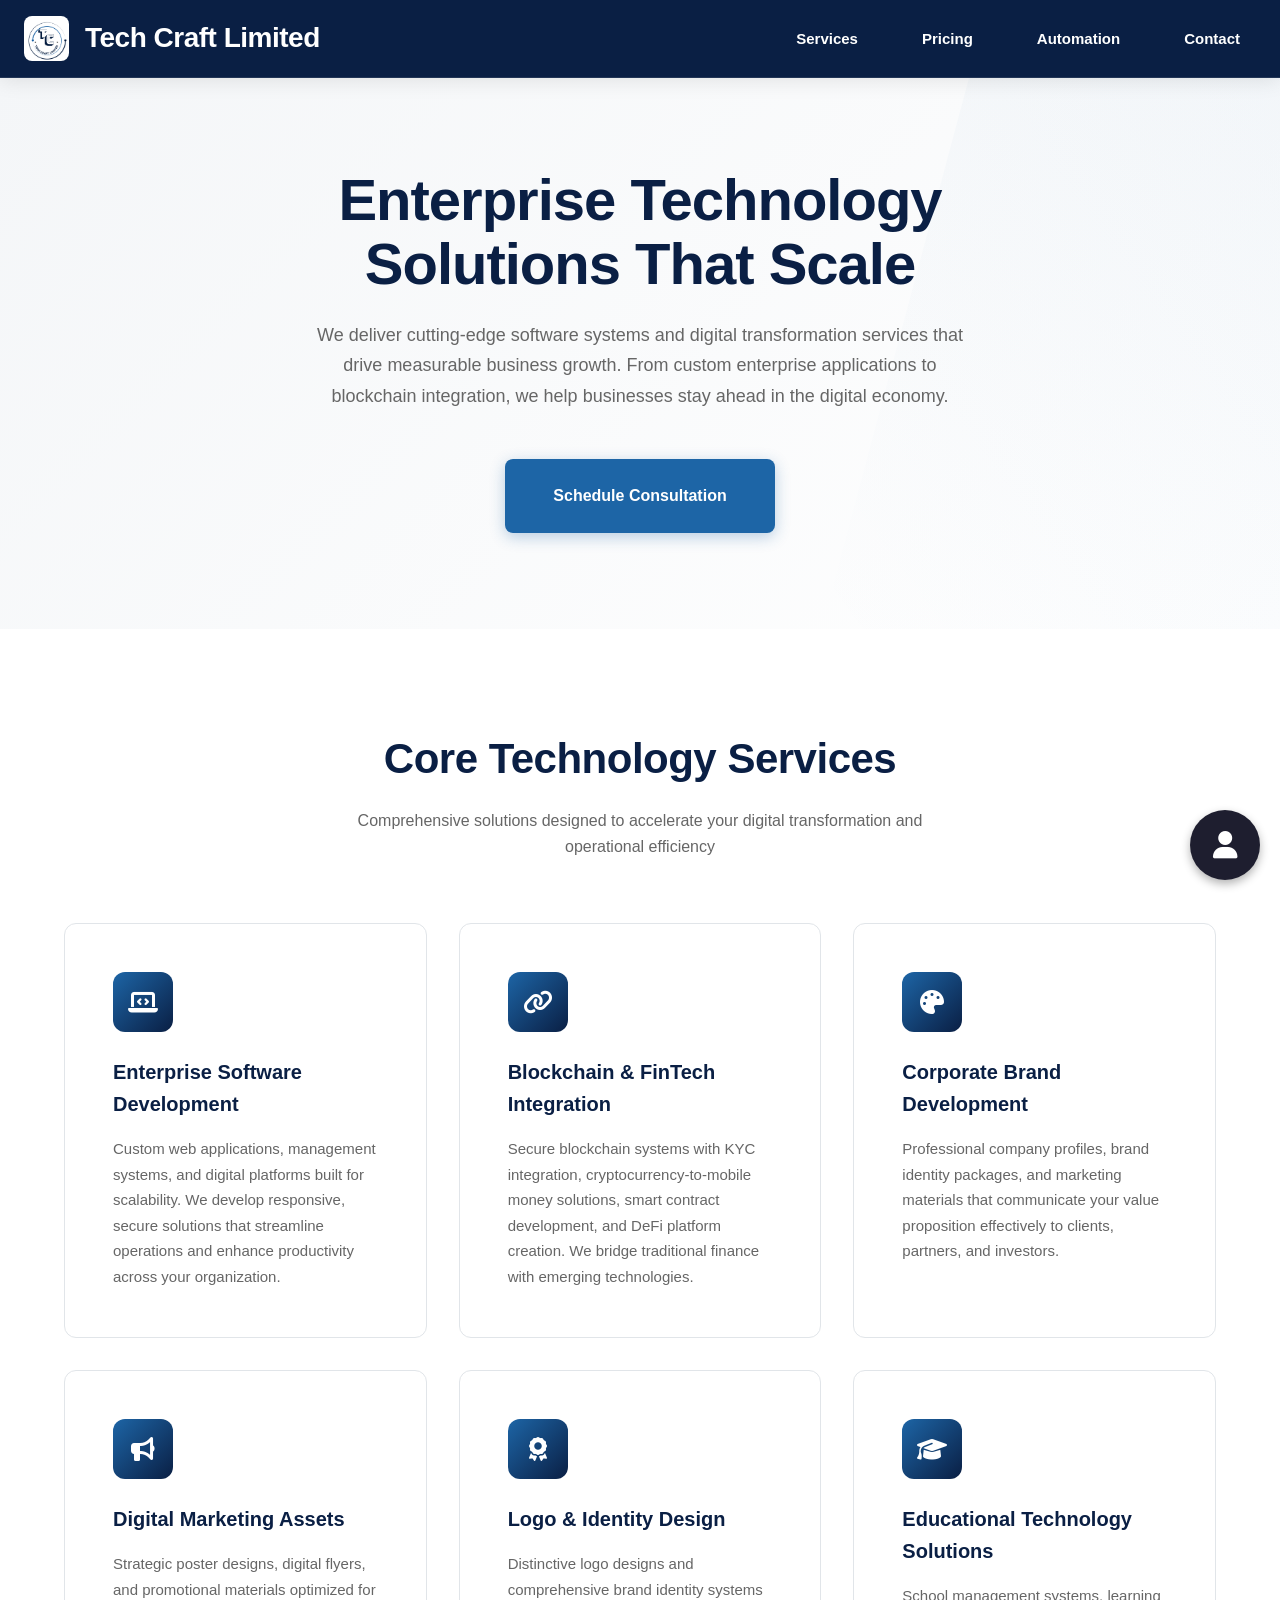
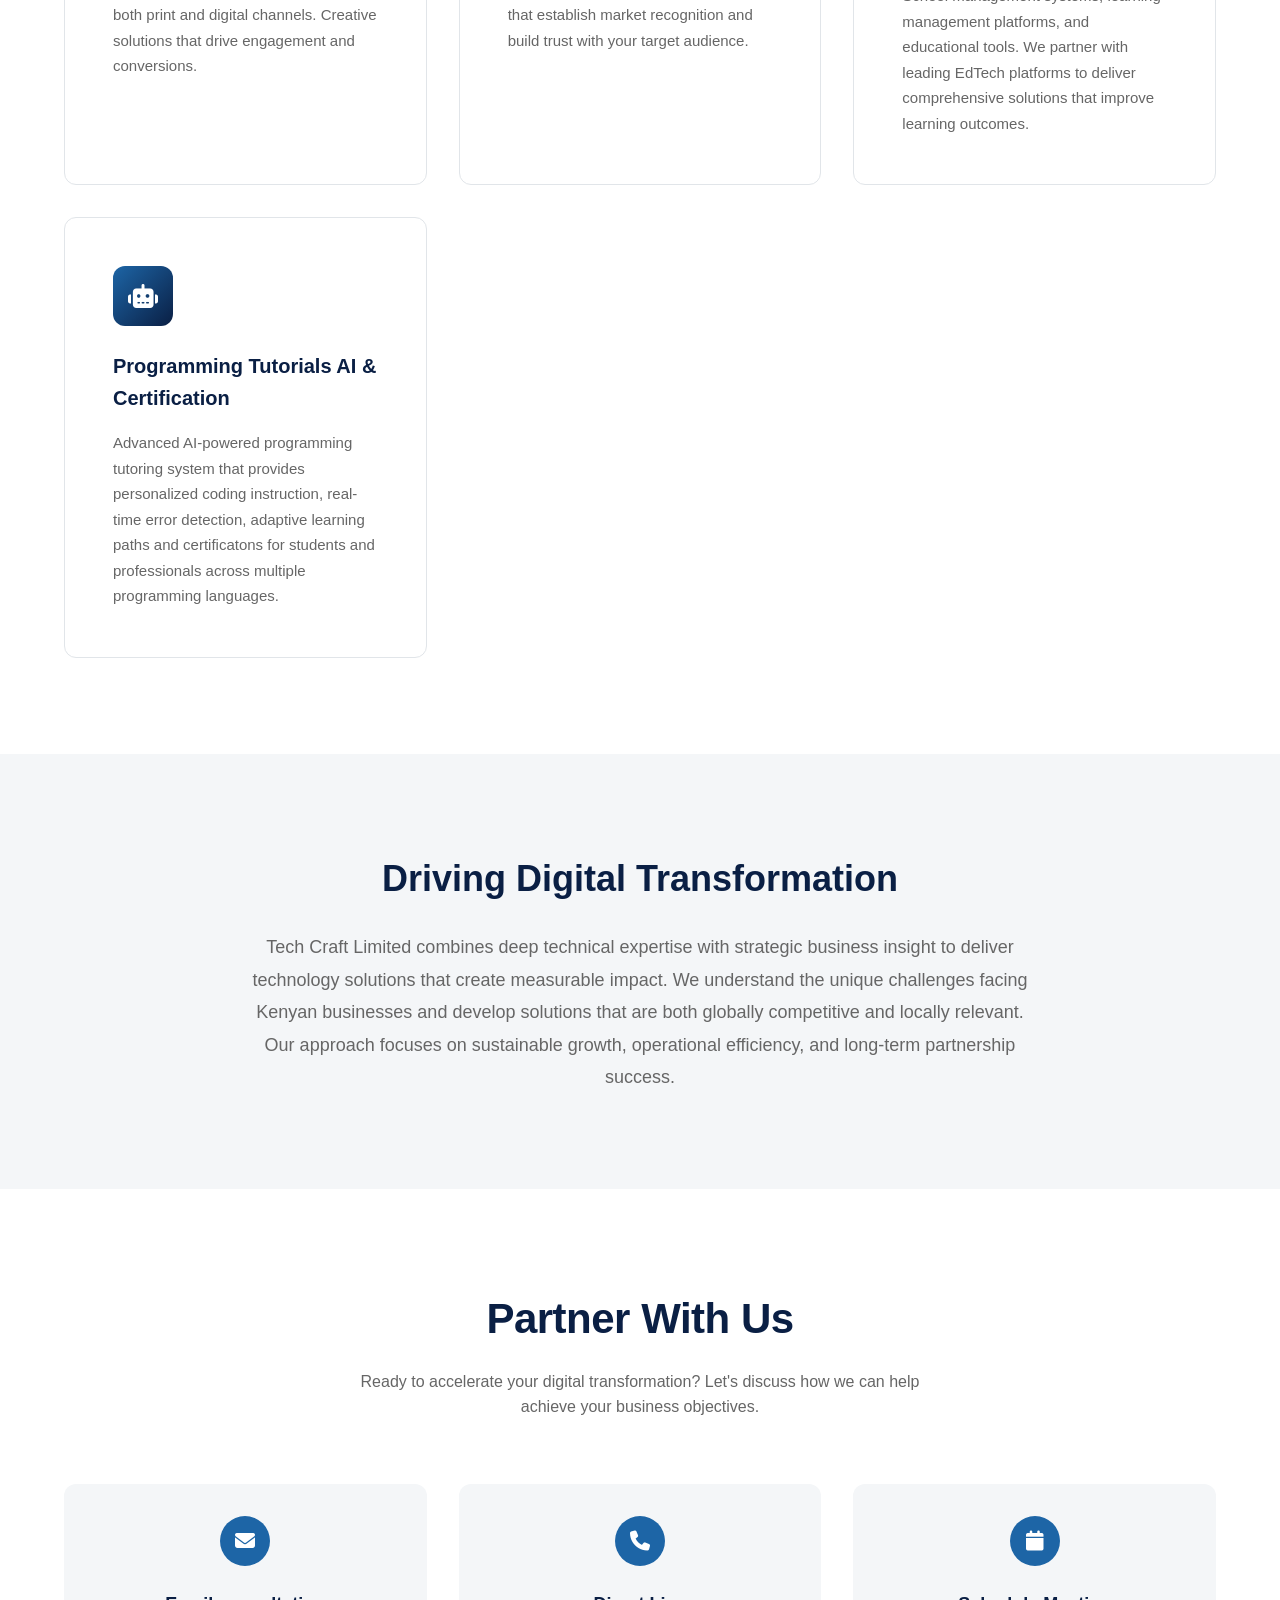
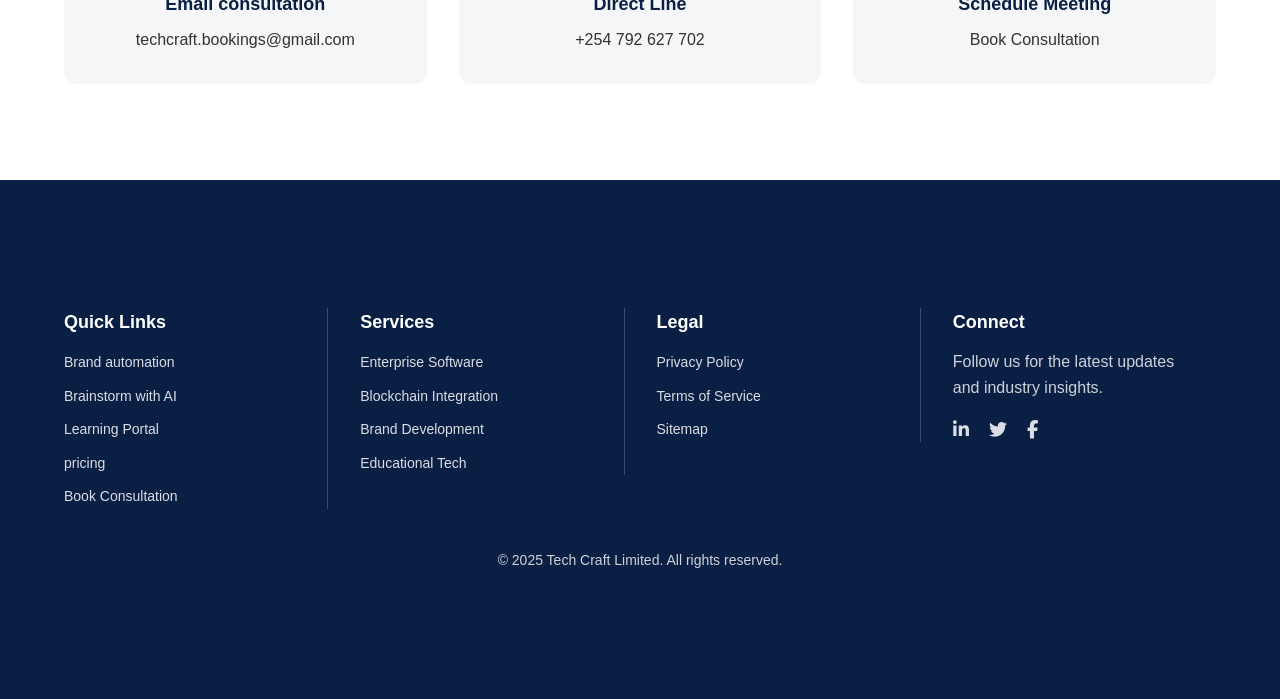
==== Techcraft/index.html @ dcab4c29 "Update index.html" ====
<!DOCTYPE html>
 <html lang="en">
     <head>
         <meta charset="UTF-8"> <meta name="viewport" content="width=device-width, initial-scale=1.0"> 
        
     <!-- HTML Meta Tags -->
<title>Tech Craft Limited — Enterprise Technology Solutions</title>
<meta name="description" content="Leading technology consultancy offering enterprise software development, blockchain integration, brand development, digital marketing, and educational technology solutions across Kenya.">

<!-- Facebook Meta Tags -->
<meta property="og:url" content="https://www.techcraftlimited.tech">
<meta property="og:type" content="website">
<meta property="og:title" content="Tech Craft Limited — Enterprise Technology Solutions">
<meta property="og:description" content="Leading technology consultancy offering enterprise software development, blockchain integration, brand development, digital marketing, and educational technology solutions across Kenya.">
<meta property="og:image" content="https://techcraft.tech/techcraft.png">

<!-- Twitter Meta Tags -->
<meta name="twitter:card" content="summary_large_image">
<meta property="twitter:domain" content="techcraftlimited.tech">
<meta property="twitter:url" content="https://www.techcraftlimited.tech">
<meta name="twitter:title" content="Tech Craft Limited — Enterprise Technology Solutions">
<meta name="twitter:description" content="Leading technology consultancy offering enterprise software development, blockchain integration, brand development, digital marketing, and educational technology solutions across Kenya.">
<meta name="twitter:image" content="https://techcraft.tech/techcraft.png">

<!-- Meta Tags Generated via https://www.opengraph.xyz -->
          <link href="https://cdnjs.cloudflare.com/ajax/libs/font-awesome/6.4.0/css/all.min.css" rel="stylesheet">
           <style> 
           * { margin: 0; padding: 0; box-sizing: border-box; } 
           :root { --primary-dark: #0A1F44;
             --primary-light: #ffffff;
              --surface-gray: #F4F6F8;
               --accent-blue: #1D65A6; 
               --success-green: #28a745;
                --text-secondary: #333333;
                 --text-light: #666666;
                  --border-color: #e1e5e9;
                   --spacing-xs: 8px;
                    --spacing-sm: 16px;
                     --spacing-md: 24px;
                      --spacing-lg: 32px;
                       --spacing-xl: 48px;
                        --spacing-xxl: 64px;
                         --spacing-mega: 96px;
                         }
                          body {
                             font-family: 'SF Pro Display', -apple-system, BlinkMacSystemFont, 'Segoe UI', Roboto, sans-serif;
                              line-height: 1.6; 
                              color: var(--text-secondary);
                               background: var(--primary-light);
                                font-size: 16px;
                             } 
                             .container {
                                 max-width: 1200px;
                                  margin: 0 auto;
                                   padding: 0 var(--spacing-md);
                                   text-decoration: none;
                                 } 
        /* Navigation */ 
        nav {position: fixed;top: 0; width: 100%; background: var(--primary-dark); border-bottom: 1px solid rgba(255, 255, 255, 0.1); z-index: 100; box-shadow: 0 2px 20px rgba(0, 0, 0, 0.1); }
         .nav-container { display: flex; justify-content: space-between; align-items: center; padding: var(--spacing-sm) var(--spacing-md); } 
         .logo-section { display: flex; align-items: center; gap: var(--spacing-sm); } 
         .logo-image { width: 45px; height: 45px; border-radius: 8px; } 
         .logo-text { font-size: 28px; font-weight: 600; color: var(--primary-light); text-decoration: none; letter-spacing: -0.5px; }
          .nav-links { display: flex; list-style: none; gap: var(--spacing-lg); }
           .nav-links a { text-decoration: none; color: var(--primary-light); font-weight: 600; font-size: 15px; transition: all 0.3s ease; padding: var(--spacing-xs) var(--spacing-sm); border-radius: 10px; } 
           .nav-links a:hover { color: var(--accent-blue); background: rgba(29, 101, 166, 0.1); } 
           .menu-toggle { display: none; background: none; border: none; font-size: 24px; cursor: pointer; color: var(--primary-light); }
            /* Hero Section */
             .hero { margin-top: 72px; padding: var(--spacing-mega) 0; background: linear-gradient(135deg, var(--surface-gray) 0%, var(--primary-light) 100%); position: relative; overflow: hidden; } 
             .hero::before { content: ''; position: absolute; top: 0; right: -10%; width: 40%; height: 100%; background: linear-gradient(45deg, transparent, rgba(29, 101, 166, 0.05)); transform: skewX(-15deg); } 
             .hero-content { position: relative; z-index: 2; text-align: center; } .hero h1 { font-size: clamp(32px, 5vw, 58px); font-weight: 700; margin-bottom: var(--spacing-md); line-height: 1.1; color: var(--primary-dark); letter-spacing: -1px; }
              .hero .subtitle { font-size: 18px; color: var(--text-light); margin-bottom: var(--spacing-xl); max-width: 650px; margin-left: auto; margin-right: auto; line-height: 1.7; }
               .cta-button { display: inline-block; background: var(--accent-blue); color: var(--primary-light); padding: var(--spacing-md) var(--spacing-xl); text-decoration: none; border-radius: 8px; font-weight: 600; font-size: 16px; transition: all 0.3s ease; box-shadow: 0 4px 15px rgba(29, 101, 166, 0.3); }
                .cta-button:hover { background: var(--primary-dark); transform: translateY(-2px); box-shadow: 0 6px 25px rgba(29, 101, 166, 0.4); }
                 /* Services Section */
                  .services { padding: var(--spacing-mega) 0; background: var(--primary-light); }
                   .section-title { text-align: center; font-size: clamp(28px, 4vw, 42px); font-weight: 700; margin-bottom: var(--spacing-sm); color: var(--primary-dark); letter-spacing: -0.5px; }
                    .section-subtitle { text-align: center; font-size: 16px; color: var(--text-light); margin-bottom: var(--spacing-xxl); max-width: 600px; margin-left: auto; margin-right: auto; } 
                    .services-grid { display: grid; grid-template-columns: repeat(auto-fit, minmax(320px, 1fr)); gap: var(--spacing-lg); } 
                    .service-card { background: var(--primary-light); border: 1px solid var(--border-color); border-radius: 12px; padding: var(--spacing-xl); transition: all 0.4s ease; position: relative; overflow: hidden; }
                     .service-card::before { content: ''; position: absolute; top: 0; left: 0; width: 100%; height: 4px; background: linear-gradient(90deg, var(--accent-blue), var(--primary-dark)); transform: scaleX(0); transition: transform 0.3s ease; }
                      .service-card:hover { box-shadow: 0 10px 40px rgba(0, 0, 0, 0.1); transform: translateY(-5px); border-color: var(--accent-blue); }
                       .service-card:hover::before { transform: scaleX(1); } .service-icon { width: 60px; height: 60px; background: linear-gradient(135deg, var(--accent-blue), var(--primary-dark)); border-radius: 12px; display: flex; align-items: center; justify-content: center; margin-bottom: var(--spacing-md); font-size: 24px; color: var(--primary-light); transition: transform 0.3s ease; } 
                       .service-card:hover .service-icon { transform: scale(1.1) rotate(5deg); } 
                       .service-card h3 { font-size: 20px; font-weight: 600; margin-bottom: var(--spacing-sm); color: var(--primary-dark); }
                        .service-card p { color: var(--text-light); line-height: 1.7; font-size: 15px; }
                         /* Mission Section */ 
                         .mission { background: var(--surface-gray); padding: var(--spacing-mega) 0; position: relative; }
                          .mission-content { max-width: 800px; margin: 0 auto; text-align: center; } 
                          .mission h2 { font-size: clamp(24px, 4vw, 36px); font-weight: 700; margin-bottom: var(--spacing-md); color: var(--primary-dark); } 
                          .mission p { font-size: 18px; color: var(--text-light); line-height: 1.8; }
                           /* Contact Section */ 
                           .contact { padding: var(--spacing-mega) 0; background: var(--primary-light); text-align: center; }
                            .contact-grid { display: grid; grid-template-columns: repeat(auto-fit, minmax(280px, 1fr)); gap: var(--spacing-lg); margin-top: var(--spacing-xl); } .contact-card { background: var(--surface-gray); padding: var(--spacing-lg); border-radius: 12px; text-align: center; }
                             .contact-icon { width: 50px; height: 50px; background: var(--accent-blue); border-radius: 50%; display: flex; align-items: center; justify-content: center; margin: 0 auto var(--spacing-md); font-size: 20px; color: var(--primary-light); } 
                             .contact-card h3 { font-size: 18px; font-weight: 600; margin-bottom: var(--spacing-xs); color: var(--primary-dark); } 
                             .contact-card a { color: var(--text-secondary); text-decoration: none; font-weight: 500; transition: color 0.3s ease; } 
                             .contact-card a:hover { color: var(--accent-blue); } 
                             /* Footer */
.footer { background: var(--primary-dark); color: var(--primary-light); padding: var(--spacing-xxl) 0; clear: both; }
.footer-content { display: flex; flex-wrap: wrap; justify-content: space-between; gap: var(--spacing-lg); align-items: flex-start; }
.footer-section { flex: 1; min-width: 200px; border-right: 1px solid rgba(255,255,255,0.2); padding-right: 15px; }
.footer-section:last-child { border-right: none; }
.footer-section h3 { margin-bottom: 12px; font-size: 18px; font-weight: 600; color: #fff; }
.footer-links { list-style: none; display: flex; flex-direction: column; gap: 8px; padding: 0; margin: 0; align-items: flex-start; }
.footer-links li { margin: 0; }
.footer-links a { color: rgba(255,255,255,0.85); text-decoration: none; font-size: 14px; transition: color 0.3s; }
.footer-links a:hover { color: var(--accent-blue); }
.social-links { display: flex; gap: 20px; }
.social-links a { color: rgba(255,255,255,0.85); font-size: 18px; text-decoration: none; transition: color 0.3s; }
.social-links a:hover { color: var(--accent-blue); }
.footer-bottom { margin-top: 40px; text-align: center; font-size: 14px; color: rgba(255,255,255,0.7); }
@media(max-width:768px){ .footer-content{flex-direction:column;align-items:center;text-align:center;} .footer-links{justify-content:center;} .social-links{justify-content:center;} }
                              .footer { background: var(--primary-dark); color: var(--primary-light); padding: var(--spacing-xxl) 0;  
                              clear: both; }
                               .footer p { color: rgba(255, 255, 255, 0.8); }
                                /* Mobile Responsive */
                                 @media screen and  (max-width: 600px) 
                                 { .nav-links { position: absolute; top: 100%; left: 0; width: 100%; background: var(--primary-dark); flex-direction: column; padding: var(--spacing-md); box-shadow: 0 4px 20px rgba(0, 0, 0, 0.2); transform: translateY(-100%); opacity: 0; visibility: hidden; transition: all 0.3s ease; gap: 0; } .nav-links a { padding: var(--spacing-sm) 0; border-bottom: 1px solid rgba(255, 255, 255, 0.1); }
                                  .nav-links a:last-child { border-bottom: none; } 
                                  .nav-links.active { transform: translateY(0); opacity: 1; visibility: visible; } 
                                  .menu-toggle { display: block; } 
                                  .hero { padding: var(--spacing-xxl) 0; } 
                                  .services { padding: var(--spacing-xxl) 0; } 
                                  .mission { padding: var(--spacing-xxl) 0; }
                                   .contact { padding: var(--spacing-xxl) 0; } .services-grid { grid-template-columns: 1fr; gap: var(--spacing-md); } .contact-grid { grid-template-columns: 1fr; } }
                                    @media (max-width: 480px){ .container { padding: 0 var(--spacing-sm); } .nav-container { padding: var(--spacing-sm); } .logo-text { font-size: 20px; } .hero { padding: var(--spacing-xl) 0; } .service-card { padding: var(--spacing-md); } }
 </style>
  </head>
   <body>
     <!-- Navigation --> 
      <nav class="nav">
         <div class="nav-container">
             <div class="logo-section">
                 <img src="techcraft.png" alt="Tech Craft Logo" " class="logo-image">
                  <a href="#" class="logo-text">Tech Craft Limited</a>
                   </div> 
                   <ul class="nav-links">
                     <li><a href="#services">Services</a></li>
                      <li><a href="pricing.html">Pricing</a></li>
                      <li><a href="automation.html">Automation</a></li>
                      <li><a href="#contact">Contact</a></li> 
                      </ul>
                       <button class="menu-toggle"> <i class="fas fa-bars"></i> </button>
                        </div> 
                        </nav> 
                        <!-- Hero Section -->
                 <section class="hero">
                     <div class="container"> <div class="hero-content">
                         <h1>Enterprise Technology<br>Solutions That Scale</h1> 
                         <p class="subtitle">We deliver cutting-edge software systems and digital transformation services that drive measurable business growth. From custom enterprise applications to blockchain integration, we help businesses stay ahead in the digital economy.</p>
                          <a href="booking.html" class="cta-button">Schedule Consultation</a>
                           </div>
                            </div>
                             </section>
                              <!-- Services Section -->
                                <section id="services" class="services">
                                     <div class="container">
                                         <h2 class="section-title">Core Technology Services</h2>
                                          <p class="section-subtitle">Comprehensive solutions designed to accelerate your digital transformation and operational efficiency</p>
                                           <div class="services-grid">
                                             <div class="service-card">
                                                 <div class="service-icon">
                                                     <i class="fas fa-laptop-code"></i>
                                                      </div>
                                                       <h3>Enterprise Software Development</h3>
                                                        <p>Custom web applications, management systems, and digital platforms built for scalability. We develop responsive, secure solutions that streamline operations and enhance productivity across your organization.</p>
                                                         </div>
                                                          <div class="service-card">
                                                             <div class="service-icon">
                                                                 <i class="fas fa-link"></i>
                                                                  </div>
                                                                   <h3>Blockchain & FinTech Integration</h3>
 <p>Secure blockchain systems with KYC integration, cryptocurrency-to-mobile money solutions, smart contract development, and DeFi platform creation. We bridge traditional finance with emerging technologies.</p> 
 </div>
  <div class="service-card">
     <div class="service-icon"> 
        <i class="fas fa-palette"></i>
         </div> 
         <h3>Corporate Brand Development</h3>
          <p>Professional company profiles, brand identity packages, and marketing materials that communicate your value proposition effectively to clients, partners, and investors.</p>
           </div> <div class="service-card">
             <div class="service-icon">
                 <i class="fas fa-bullhorn"></i>
                  </div>
                   <h3>Digital Marketing Assets</h3>
                    <p>Strategic poster designs, digital flyers, and promotional materials optimized for both print and digital channels. Creative solutions that drive engagement and conversions.</p>
                     </div> 
                     <div class="service-card">
                         <div class="service-icon">
                             <i class="fas fa-award"></i>
                              </div>
                               <h3>Logo & Identity Design</h3>
                                <p>Distinctive logo designs and comprehensive brand identity systems that establish market recognition and build trust with your target audience.</p>
                                 </div>
                                  <div class="service-card">
                                     <div class="service-icon">
                                         <i class="fas fa-graduation-cap"></i>
                                          </div>
                                           <h3>Educational Technology Solutions</h3>
                                            <p>School management systems, learning management platforms, and educational tools. We partner with leading EdTech platforms to deliver comprehensive solutions that improve learning outcomes.</p> 
                                            </div>
                                             <div class="service-card">
                                                 <div class="service-icon">
                                                     <i class="fas fa-robot"></i>
                                                      </div>
                                                       <h3>Programming Tutorials  AI & Certification</h3>
                                                        <p>Advanced AI-powered programming tutoring system that provides personalized coding instruction, real-time error detection, adaptive learning paths and  certificatons for students and professionals across multiple programming languages.</p>
                                                         </div>
                                                          </div> 
                                                          </div>
                                                           </section>
                                                            <!-- Mission Section --> 
                                                             <section id="mission" class="mission">
                                                                 <div class="container">
                                                                     <div class="mission-content">
                                                                         <h2>Driving Digital Transformation</h2>
                                                                          <p>Tech Craft Limited combines deep technical expertise with strategic business insight to deliver technology solutions that create measurable impact. We understand the unique challenges facing Kenyan businesses and develop solutions that are both globally competitive and locally relevant. Our approach focuses on sustainable growth, operational efficiency, and long-term partnership success.</p>
                                                                           </div>
                                                                            </div> 
                                                                            </section>
                                                                             <!-- Contact Section --> 
                                                                              <section id="contact" class="contact">
                                                                                 <div class="container"> 
                                                                                    <h2 class="section-title">Partner With Us</h2>
                                                                                     <p class="section-subtitle">Ready to accelerate your digital transformation? Let's discuss how we can help achieve your business objectives.</p>
                                                                                      <div class="contact-grid"> 
                                                                                        <div class="contact-card">
                                                                                             <div class="contact-icon">
                                                                                                 <i class="fas fa-envelope"></i>
                                                                                                  </div>
                                                                                                   <h3>Email consultation</h3>
                                                                                                    <a href="mailto:techcraft.bookings@gmail.com Consultation Request">techcraft.bookings@gmail.com</a>
                                                                                                     </div>
                                                                                                      <div class="contact-card"> <div class="contact-icon"> <i class="fas fa-phone"></i> </div>
                                                                                                       <h3>Direct Line</h3>
                                                                                                        <a href="tel:+254792627702">+254 792 627 702</a> 
                                                                                                       </div> <div class="contact-card"> <div class="contact-icon"> <i class="fas fa-calendar"></i> </div>
                                                                                                        <h3>Schedule Meeting</h3>
                                                                                                         <a href="booking.html">Book Consultation</a>
                                                                                                          </div> 
                                                                                                          </div>
                                                                                                           </div> 
                                                                                                           </section>
                                                                                                            <!-- Techcraft AI Floating Button with Sliding Tooltip -->
                                                                                                              <div style="position: fixed; bottom: 20px; right: 20px; z-index: 1000;">
                                                                                                                 <a href="AI.html" target="_blank" style="text-decoration: none;">
                                                                                                                     <div id="aiButton" style=" background-color: #1E1E2F; color: white; border-radius: 50%; width: 70px; height: 70px; display: flex; align-items: center; justify-content: center; font-size: 28px; cursor: pointer; box-shadow: 0px 4px 10px rgba(0,0,0,0.3); position: relative; transition: background-color 0.3s; "> 
                                                                                                                        <i class="fas fa-user"></i>
                                                                                                                         <div id="aiTooltip" style=" position: absolute; bottom: 20px; right: 90px; background: #2E2E4F; color: white; padding: 8px 12px; border-radius: 12px; font-size: 14px; opacity: 0; transform: translateX(20px); transition: all 0.4s ease; white-space: nowrap; "> 🧠 Brainstorm with AI </div>
                                                                                                                          </div>
                                                                                                                           </a> 
                                                                                                                           </div> 
                                                                                                                           <script> const tooltip = document.getElementById('aiTooltip');
                                                                                                                            const button = document.getElementById('aiButton');
                                                                                                                             // Flash tooltip with slide-in every 5 seconds 
                                                                                                                             setInterval(() => { tooltip.style.opacity = '1';
                                                                                                                              tooltip.style.transform = 'translateX(0)';
                                                                                                                               setTimeout(() => { tooltip.style.opacity = '0';
                                                                                                                                tooltip.style.transform = 'translateX(20px)'; }, 2000); }, 5000);
                                                                                                                                 // Keep tooltip visible while hovering
                                                                                                                                  button.addEventListener('mouseover', () => { tooltip.style.opacity = '1'; tooltip.style.transform = 'translateX(0)'; });
                                                                                                                                   button.addEventListener('mouseout', () => { tooltip.style.opacity = '0'; tooltip.style.transform = 'translateX(20px)'; });
                                                                                                                                    </script>
                                                                                                                              <!-- Footer -->
                                                                                                                                <footer class="footer">
                                                                                                                                 <footer class="footer">
    <div class="container">
      <div class="footer-content">
        <div class="footer-section">
          <h3>Quick Links</h3>
          <ul class="footer-links">
            <li><a href="automation.html">Brand automation</a></li>
            <li><a href="AI.html">Brainstorm with AI</a></li>
            <li><a href="learning.html">Learning Portal</a></li>
            <li><a href="pricing.html">pricing</a></li>
            <li><a href="booking.html">Book Consultation</a></li>
          </ul>
        </div>
        
        <div class="footer-section">
          <h3>Services</h3>
          <ul class="footer-links">
            <li><a href="#services">Enterprise Software</a></li>
            <li><a href="#services">Blockchain Integration</a></li>
            <li><a href="#services">Brand Development</a></li>
            <li><a href="#services">Educational Tech</a></li>
          </ul>
        </div>
        
        <div class="footer-section">
          <h3>Legal</h3>
          <ul class="footer-links">
            <li><a href="/privacy-policy.html">Privacy Policy</a></li>
            <li><a href="/terms-of-service.html">Terms of Service</a></li>
            <li><a href="/sitemap.xml">Sitemap</a></li>
          </ul>
        </div>
        
        <div class="footer-section">
          <h3>Connect</h3>
          <p style="color: rgba(255, 255, 255, 0.8); margin-bottom: 1rem;">
            Follow us for the latest updates and industry insights.
          </p>
          <div class="social-links">
            <a href="https://linkedin.com/company/tech-craft-limited" aria-label="LinkedIn" target="_blank" rel="noopener">
              <i class="fab fa-linkedin-in" aria-hidden="true"></i>
            </a>
            <a href="https://x.com/Tech_craft_ltd?s=09&t=dpjquoECA7vQ30L01CiuYA" aria-label="Twitter" target="_blank" rel="noopener">
              <i class="fab fa-twitter" aria-hidden="true"></i>
            </a>
            <a href="https://facebook.com/techcraftlimited" aria-label="Facebook" target="_blank" rel="noopener">
              <i class="fab fa-facebook-f" aria-hidden="true"></i>
            </a>
          </div>
        </div>
      </div>
      
      <div class="footer-bottom">
        <p>&copy; 2025 Tech Craft Limited. All rights reserved.</p>
      </div>
    </div>
  </footer>
                                                                                                                                     <!--<div class="container"> -->
                                                                                                                                  
                                                                                                                                          <script>
                                                                                                                                           //Mobile menu toggle
                                                                                                                                            const menuToggle = document.querySelector('.menu-toggle');
                                                                                                                                            const navLinks = document.querySelector('.nav-links');
                                                                                                                                             menuToggle.addEventListener('click', () => { navLinks.classList.toggle('active');
                                                                                                                                              const icon = menuToggle.querySelector('i');
                                                                                                                                               icon.classList.toggle('fa-bars'); icon.classList.toggle('fa-times'); });
                                                                                                                                                // Smooth scrolling for navigation links
                                                                                                                                                 document.querySelectorAll('a[href^="#"]').forEach(anchor => { anchor.addEventListener('click', function (e) { e.preventDefault(); 
                                                                                                                                                const target = document.querySelector(this.getAttribute('href'));
                                                                                                                                                 if (target) { target.scrollIntoView({ behavior: 'smooth', block: 'start' }); } 
                                                                                                                                                 // Close mobile menu 
                                                                                                                                                 if open navLinks.classList.remove('active');
                                                                                                                                                  const icon = menuToggle.querySelector('i');
                                                                                                                                                   icon.classList.add('fa-bars'); icon.classList.remove('fa-times'); }); });
                                                                                                                                                    // Navbar scroll effect
                                                                                                                                                     window.addEventListener('scroll', () => { const nav = document.querySelector('.nav');
                                                                                                                                                      if (window.scrollY > 50) { nav.style.background = 'rgba(10, 31, 68, 0.98)'; } 
                                                                                                                                                      else { nav.style.background = 'var(--primary-dark)'; 

                                                                                                                                                      }
                                                                                                                                                     }
                                                                                                                                                    );
                </script>
                 </body>
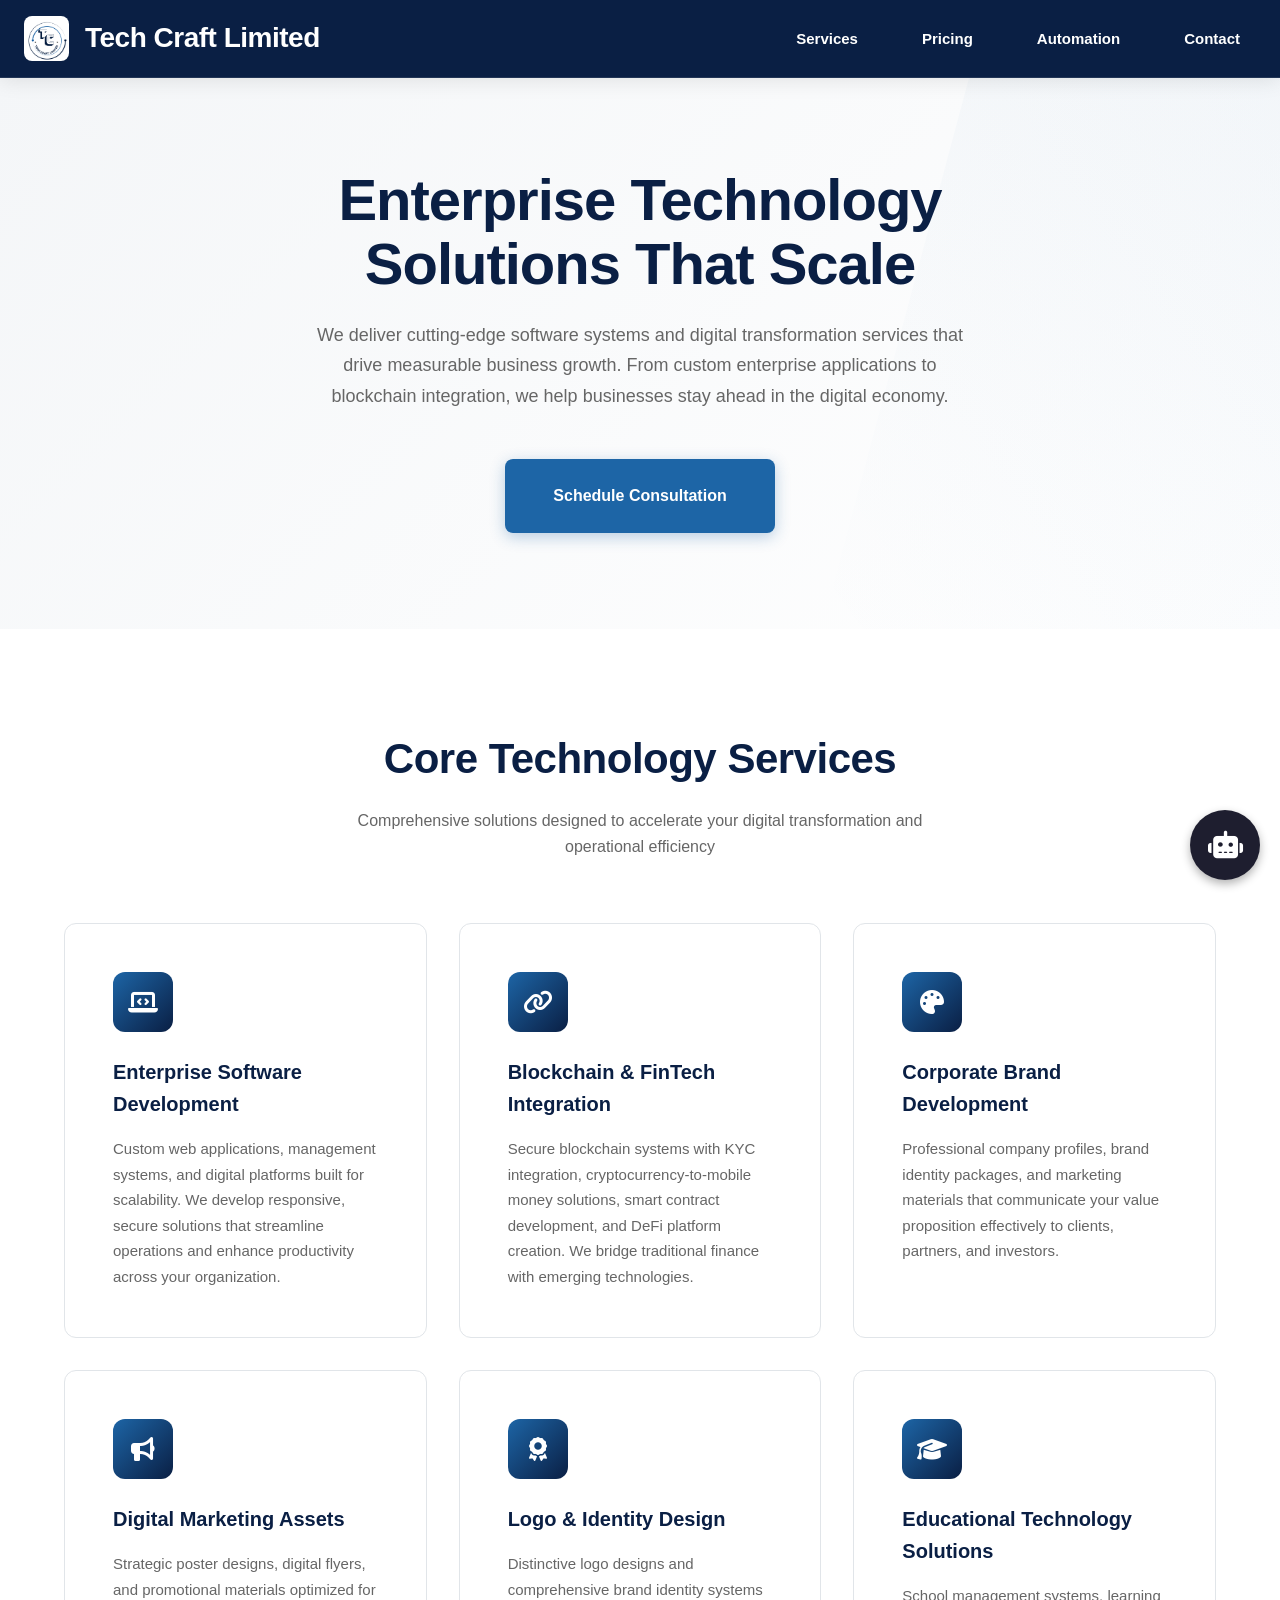
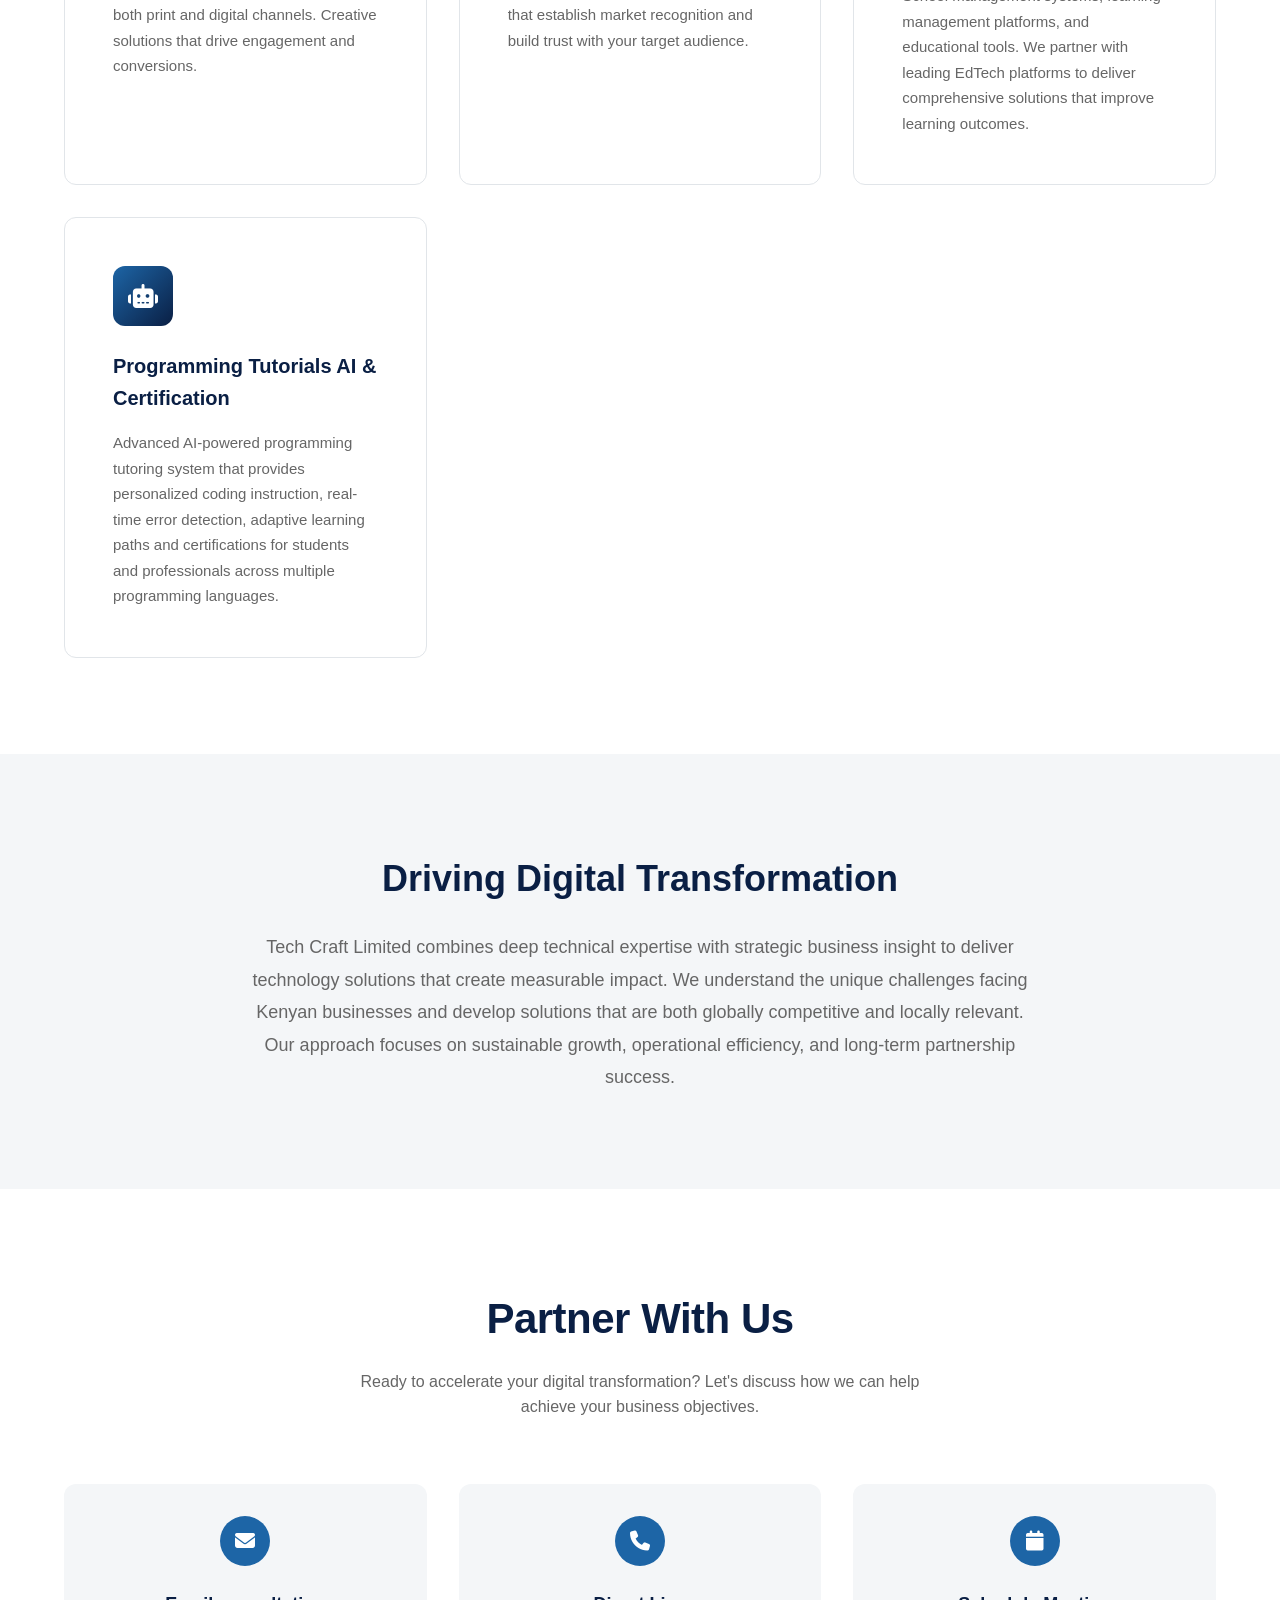
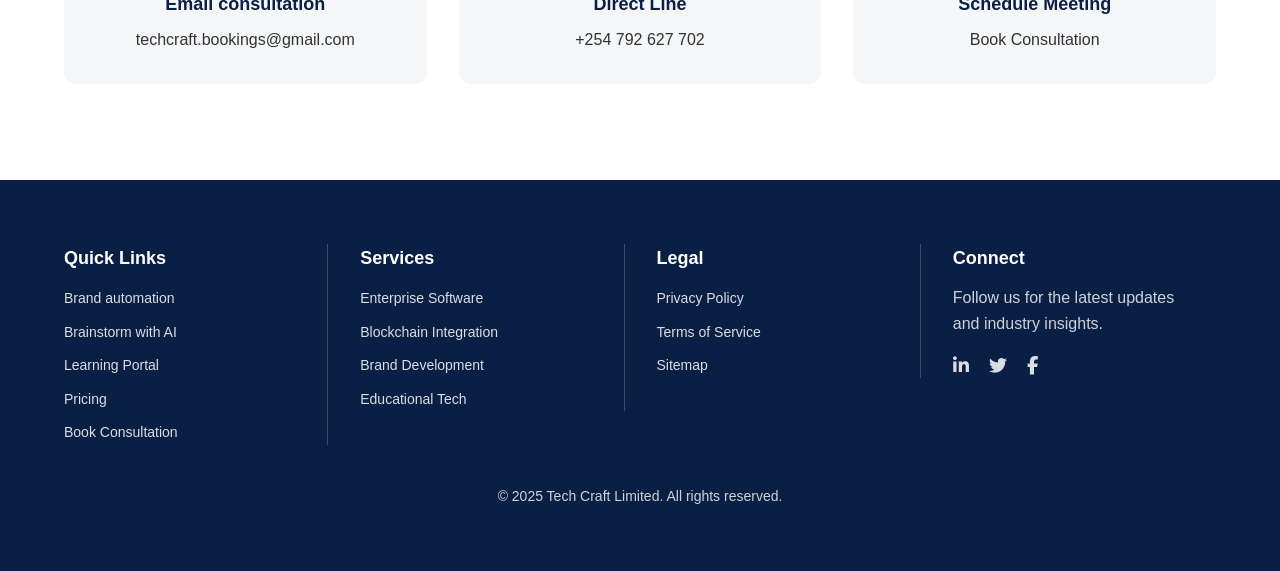
==== commit d3c5fb42: "Update index.html" ====
--- a/Techcraft/index.html
+++ b/Techcraft/index.html
@@ -1,353 +1,952 @@
 <!DOCTYPE html>
- <html lang="en">
-     <head>
-         <meta charset="UTF-8"> <meta name="viewport" content="width=device-width, initial-scale=1.0"> 
-        
-     <!-- HTML Meta Tags -->
+<html lang="en">
+<head>
+<meta charset="UTF-8">
+<meta name="viewport" content="width=device-width, initial-scale=1.0">
 <title>Tech Craft Limited — Enterprise Technology Solutions</title>
 <meta name="description" content="Leading technology consultancy offering enterprise software development, blockchain integration, brand development, digital marketing, and educational technology solutions across Kenya.">
-
-<!-- Facebook Meta Tags -->
-<meta property="og:url" content="https://www.techcraftlimited.tech">
-<meta property="og:type" content="website">
-<meta property="og:title" content="Tech Craft Limited — Enterprise Technology Solutions">
-<meta property="og:description" content="Leading technology consultancy offering enterprise software development, blockchain integration, brand development, digital marketing, and educational technology solutions across Kenya.">
-<meta property="og:image" content="https://techcraft.tech/techcraft.png">
-
-<!-- Twitter Meta Tags -->
-<meta name="twitter:card" content="summary_large_image">
-<meta property="twitter:domain" content="techcraftlimited.tech">
-<meta property="twitter:url" content="https://www.techcraftlimited.tech">
-<meta name="twitter:title" content="Tech Craft Limited — Enterprise Technology Solutions">
-<meta name="twitter:description" content="Leading technology consultancy offering enterprise software development, blockchain integration, brand development, digital marketing, and educational technology solutions across Kenya.">
-<meta name="twitter:image" content="https://techcraft.tech/techcraft.png">
-
-<!-- Meta Tags Generated via https://www.opengraph.xyz -->
-          <link href="https://cdnjs.cloudflare.com/ajax/libs/font-awesome/6.4.0/css/all.min.css" rel="stylesheet">
-           <style> 
-           * { margin: 0; padding: 0; box-sizing: border-box; } 
-           :root { --primary-dark: #0A1F44;
-             --primary-light: #ffffff;
-              --surface-gray: #F4F6F8;
-               --accent-blue: #1D65A6; 
-               --success-green: #28a745;
-                --text-secondary: #333333;
-                 --text-light: #666666;
-                  --border-color: #e1e5e9;
-                   --spacing-xs: 8px;
-                    --spacing-sm: 16px;
-                     --spacing-md: 24px;
-                      --spacing-lg: 32px;
-                       --spacing-xl: 48px;
-                        --spacing-xxl: 64px;
-                         --spacing-mega: 96px;
-                         }
-                          body {
-                             font-family: 'SF Pro Display', -apple-system, BlinkMacSystemFont, 'Segoe UI', Roboto, sans-serif;
-                              line-height: 1.6; 
-                              color: var(--text-secondary);
-                               background: var(--primary-light);
-                                font-size: 16px;
-                             } 
-                             .container {
-                                 max-width: 1200px;
-                                  margin: 0 auto;
-                                   padding: 0 var(--spacing-md);
-                                   text-decoration: none;
-                                 } 
-        /* Navigation */ 
-        nav {position: fixed;top: 0; width: 100%; background: var(--primary-dark); border-bottom: 1px solid rgba(255, 255, 255, 0.1); z-index: 100; box-shadow: 0 2px 20px rgba(0, 0, 0, 0.1); }
-         .nav-container { display: flex; justify-content: space-between; align-items: center; padding: var(--spacing-sm) var(--spacing-md); } 
-         .logo-section { display: flex; align-items: center; gap: var(--spacing-sm); } 
-         .logo-image { width: 45px; height: 45px; border-radius: 8px; } 
-         .logo-text { font-size: 28px; font-weight: 600; color: var(--primary-light); text-decoration: none; letter-spacing: -0.5px; }
-          .nav-links { display: flex; list-style: none; gap: var(--spacing-lg); }
-           .nav-links a { text-decoration: none; color: var(--primary-light); font-weight: 600; font-size: 15px; transition: all 0.3s ease; padding: var(--spacing-xs) var(--spacing-sm); border-radius: 10px; } 
-           .nav-links a:hover { color: var(--accent-blue); background: rgba(29, 101, 166, 0.1); } 
-           .menu-toggle { display: none; background: none; border: none; font-size: 24px; cursor: pointer; color: var(--primary-light); }
-            /* Hero Section */
-             .hero { margin-top: 72px; padding: var(--spacing-mega) 0; background: linear-gradient(135deg, var(--surface-gray) 0%, var(--primary-light) 100%); position: relative; overflow: hidden; } 
-             .hero::before { content: ''; position: absolute; top: 0; right: -10%; width: 40%; height: 100%; background: linear-gradient(45deg, transparent, rgba(29, 101, 166, 0.05)); transform: skewX(-15deg); } 
-             .hero-content { position: relative; z-index: 2; text-align: center; } .hero h1 { font-size: clamp(32px, 5vw, 58px); font-weight: 700; margin-bottom: var(--spacing-md); line-height: 1.1; color: var(--primary-dark); letter-spacing: -1px; }
-              .hero .subtitle { font-size: 18px; color: var(--text-light); margin-bottom: var(--spacing-xl); max-width: 650px; margin-left: auto; margin-right: auto; line-height: 1.7; }
-               .cta-button { display: inline-block; background: var(--accent-blue); color: var(--primary-light); padding: var(--spacing-md) var(--spacing-xl); text-decoration: none; border-radius: 8px; font-weight: 600; font-size: 16px; transition: all 0.3s ease; box-shadow: 0 4px 15px rgba(29, 101, 166, 0.3); }
-                .cta-button:hover { background: var(--primary-dark); transform: translateY(-2px); box-shadow: 0 6px 25px rgba(29, 101, 166, 0.4); }
-                 /* Services Section */
-                  .services { padding: var(--spacing-mega) 0; background: var(--primary-light); }
-                   .section-title { text-align: center; font-size: clamp(28px, 4vw, 42px); font-weight: 700; margin-bottom: var(--spacing-sm); color: var(--primary-dark); letter-spacing: -0.5px; }
-                    .section-subtitle { text-align: center; font-size: 16px; color: var(--text-light); margin-bottom: var(--spacing-xxl); max-width: 600px; margin-left: auto; margin-right: auto; } 
-                    .services-grid { display: grid; grid-template-columns: repeat(auto-fit, minmax(320px, 1fr)); gap: var(--spacing-lg); } 
-                    .service-card { background: var(--primary-light); border: 1px solid var(--border-color); border-radius: 12px; padding: var(--spacing-xl); transition: all 0.4s ease; position: relative; overflow: hidden; }
-                     .service-card::before { content: ''; position: absolute; top: 0; left: 0; width: 100%; height: 4px; background: linear-gradient(90deg, var(--accent-blue), var(--primary-dark)); transform: scaleX(0); transition: transform 0.3s ease; }
-                      .service-card:hover { box-shadow: 0 10px 40px rgba(0, 0, 0, 0.1); transform: translateY(-5px); border-color: var(--accent-blue); }
-                       .service-card:hover::before { transform: scaleX(1); } .service-icon { width: 60px; height: 60px; background: linear-gradient(135deg, var(--accent-blue), var(--primary-dark)); border-radius: 12px; display: flex; align-items: center; justify-content: center; margin-bottom: var(--spacing-md); font-size: 24px; color: var(--primary-light); transition: transform 0.3s ease; } 
-                       .service-card:hover .service-icon { transform: scale(1.1) rotate(5deg); } 
-                       .service-card h3 { font-size: 20px; font-weight: 600; margin-bottom: var(--spacing-sm); color: var(--primary-dark); }
-                        .service-card p { color: var(--text-light); line-height: 1.7; font-size: 15px; }
-                         /* Mission Section */ 
-                         .mission { background: var(--surface-gray); padding: var(--spacing-mega) 0; position: relative; }
-                          .mission-content { max-width: 800px; margin: 0 auto; text-align: center; } 
-                          .mission h2 { font-size: clamp(24px, 4vw, 36px); font-weight: 700; margin-bottom: var(--spacing-md); color: var(--primary-dark); } 
-                          .mission p { font-size: 18px; color: var(--text-light); line-height: 1.8; }
-                           /* Contact Section */ 
-                           .contact { padding: var(--spacing-mega) 0; background: var(--primary-light); text-align: center; }
-                            .contact-grid { display: grid; grid-template-columns: repeat(auto-fit, minmax(280px, 1fr)); gap: var(--spacing-lg); margin-top: var(--spacing-xl); } .contact-card { background: var(--surface-gray); padding: var(--spacing-lg); border-radius: 12px; text-align: center; }
-                             .contact-icon { width: 50px; height: 50px; background: var(--accent-blue); border-radius: 50%; display: flex; align-items: center; justify-content: center; margin: 0 auto var(--spacing-md); font-size: 20px; color: var(--primary-light); } 
-                             .contact-card h3 { font-size: 18px; font-weight: 600; margin-bottom: var(--spacing-xs); color: var(--primary-dark); } 
-                             .contact-card a { color: var(--text-secondary); text-decoration: none; font-weight: 500; transition: color 0.3s ease; } 
-                             .contact-card a:hover { color: var(--accent-blue); } 
-                             /* Footer */
-.footer { background: var(--primary-dark); color: var(--primary-light); padding: var(--spacing-xxl) 0; clear: both; }
-.footer-content { display: flex; flex-wrap: wrap; justify-content: space-between; gap: var(--spacing-lg); align-items: flex-start; }
-.footer-section { flex: 1; min-width: 200px; border-right: 1px solid rgba(255,255,255,0.2); padding-right: 15px; }
-.footer-section:last-child { border-right: none; }
-.footer-section h3 { margin-bottom: 12px; font-size: 18px; font-weight: 600; color: #fff; }
-.footer-links { list-style: none; display: flex; flex-direction: column; gap: 8px; padding: 0; margin: 0; align-items: flex-start; }
-.footer-links li { margin: 0; }
-.footer-links a { color: rgba(255,255,255,0.85); text-decoration: none; font-size: 14px; transition: color 0.3s; }
-.footer-links a:hover { color: var(--accent-blue); }
-.social-links { display: flex; gap: 20px; }
-.social-links a { color: rgba(255,255,255,0.85); font-size: 18px; text-decoration: none; transition: color 0.3s; }
-.social-links a:hover { color: var(--accent-blue); }
-.footer-bottom { margin-top: 40px; text-align: center; font-size: 14px; color: rgba(255,255,255,0.7); }
-@media(max-width:768px){ .footer-content{flex-direction:column;align-items:center;text-align:center;} .footer-links{justify-content:center;} .social-links{justify-content:center;} }
-                              .footer { background: var(--primary-dark); color: var(--primary-light); padding: var(--spacing-xxl) 0;  
-                              clear: both; }
-                               .footer p { color: rgba(255, 255, 255, 0.8); }
-                                /* Mobile Responsive */
-                                 @media screen and  (max-width: 600px) 
-                                 { .nav-links { position: absolute; top: 100%; left: 0; width: 100%; background: var(--primary-dark); flex-direction: column; padding: var(--spacing-md); box-shadow: 0 4px 20px rgba(0, 0, 0, 0.2); transform: translateY(-100%); opacity: 0; visibility: hidden; transition: all 0.3s ease; gap: 0; } .nav-links a { padding: var(--spacing-sm) 0; border-bottom: 1px solid rgba(255, 255, 255, 0.1); }
-                                  .nav-links a:last-child { border-bottom: none; } 
-                                  .nav-links.active { transform: translateY(0); opacity: 1; visibility: visible; } 
-                                  .menu-toggle { display: block; } 
-                                  .hero { padding: var(--spacing-xxl) 0; } 
-                                  .services { padding: var(--spacing-xxl) 0; } 
-                                  .mission { padding: var(--spacing-xxl) 0; }
-                                   .contact { padding: var(--spacing-xxl) 0; } .services-grid { grid-template-columns: 1fr; gap: var(--spacing-md); } .contact-grid { grid-template-columns: 1fr; } }
-                                    @media (max-width: 480px){ .container { padding: 0 var(--spacing-sm); } .nav-container { padding: var(--spacing-sm); } .logo-text { font-size: 20px; } .hero { padding: var(--spacing-xl) 0; } .service-card { padding: var(--spacing-md); } }
- </style>
-  </head>
-   <body>
-     <!-- Navigation --> 
-      <nav class="nav">
-         <div class="nav-container">
-             <div class="logo-section">
-                 <img src="techcraft.png" alt="Tech Craft Logo" " class="logo-image">
-                  <a href="#" class="logo-text">Tech Craft Limited</a>
-                   </div> 
-                   <ul class="nav-links">
-                     <li><a href="#services">Services</a></li>
-                      <li><a href="pricing.html">Pricing</a></li>
-                      <li><a href="automation.html">Automation</a></li>
-                      <li><a href="#contact">Contact</a></li> 
-                      </ul>
-                       <button class="menu-toggle"> <i class="fas fa-bars"></i> </button>
-                        </div> 
-                        </nav> 
-                        <!-- Hero Section -->
-                 <section class="hero">
-                     <div class="container"> <div class="hero-content">
-                         <h1>Enterprise Technology<br>Solutions That Scale</h1> 
-                         <p class="subtitle">We deliver cutting-edge software systems and digital transformation services that drive measurable business growth. From custom enterprise applications to blockchain integration, we help businesses stay ahead in the digital economy.</p>
-                          <a href="booking.html" class="cta-button">Schedule Consultation</a>
-                           </div>
-                            </div>
-                             </section>
-                              <!-- Services Section -->
-                                <section id="services" class="services">
-                                     <div class="container">
-                                         <h2 class="section-title">Core Technology Services</h2>
-                                          <p class="section-subtitle">Comprehensive solutions designed to accelerate your digital transformation and operational efficiency</p>
-                                           <div class="services-grid">
-                                             <div class="service-card">
-                                                 <div class="service-icon">
-                                                     <i class="fas fa-laptop-code"></i>
-                                                      </div>
-                                                       <h3>Enterprise Software Development</h3>
-                                                        <p>Custom web applications, management systems, and digital platforms built for scalability. We develop responsive, secure solutions that streamline operations and enhance productivity across your organization.</p>
-                                                         </div>
-                                                          <div class="service-card">
-                                                             <div class="service-icon">
-                                                                 <i class="fas fa-link"></i>
-                                                                  </div>
-                                                                   <h3>Blockchain & FinTech Integration</h3>
- <p>Secure blockchain systems with KYC integration, cryptocurrency-to-mobile money solutions, smart contract development, and DeFi platform creation. We bridge traditional finance with emerging technologies.</p> 
- </div>
-  <div class="service-card">
-     <div class="service-icon"> 
-        <i class="fas fa-palette"></i>
-         </div> 
-         <h3>Corporate Brand Development</h3>
-          <p>Professional company profiles, brand identity packages, and marketing materials that communicate your value proposition effectively to clients, partners, and investors.</p>
-           </div> <div class="service-card">
-             <div class="service-icon">
-                 <i class="fas fa-bullhorn"></i>
-                  </div>
-                   <h3>Digital Marketing Assets</h3>
-                    <p>Strategic poster designs, digital flyers, and promotional materials optimized for both print and digital channels. Creative solutions that drive engagement and conversions.</p>
-                     </div> 
-                     <div class="service-card">
-                         <div class="service-icon">
-                             <i class="fas fa-award"></i>
-                              </div>
-                               <h3>Logo & Identity Design</h3>
-                                <p>Distinctive logo designs and comprehensive brand identity systems that establish market recognition and build trust with your target audience.</p>
-                                 </div>
-                                  <div class="service-card">
-                                     <div class="service-icon">
-                                         <i class="fas fa-graduation-cap"></i>
-                                          </div>
-                                           <h3>Educational Technology Solutions</h3>
-                                            <p>School management systems, learning management platforms, and educational tools. We partner with leading EdTech platforms to deliver comprehensive solutions that improve learning outcomes.</p> 
-                                            </div>
-                                             <div class="service-card">
-                                                 <div class="service-icon">
-                                                     <i class="fas fa-robot"></i>
-                                                      </div>
-                                                       <h3>Programming Tutorials  AI & Certification</h3>
-                                                        <p>Advanced AI-powered programming tutoring system that provides personalized coding instruction, real-time error detection, adaptive learning paths and  certificatons for students and professionals across multiple programming languages.</p>
-                                                         </div>
-                                                          </div> 
-                                                          </div>
-                                                           </section>
-                                                            <!-- Mission Section --> 
-                                                             <section id="mission" class="mission">
-                                                                 <div class="container">
-                                                                     <div class="mission-content">
-                                                                         <h2>Driving Digital Transformation</h2>
-                                                                          <p>Tech Craft Limited combines deep technical expertise with strategic business insight to deliver technology solutions that create measurable impact. We understand the unique challenges facing Kenyan businesses and develop solutions that are both globally competitive and locally relevant. Our approach focuses on sustainable growth, operational efficiency, and long-term partnership success.</p>
-                                                                           </div>
-                                                                            </div> 
-                                                                            </section>
-                                                                             <!-- Contact Section --> 
-                                                                              <section id="contact" class="contact">
-                                                                                 <div class="container"> 
-                                                                                    <h2 class="section-title">Partner With Us</h2>
-                                                                                     <p class="section-subtitle">Ready to accelerate your digital transformation? Let's discuss how we can help achieve your business objectives.</p>
-                                                                                      <div class="contact-grid"> 
-                                                                                        <div class="contact-card">
-                                                                                             <div class="contact-icon">
-                                                                                                 <i class="fas fa-envelope"></i>
-                                                                                                  </div>
-                                                                                                   <h3>Email consultation</h3>
-                                                                                                    <a href="mailto:techcraft.bookings@gmail.com Consultation Request">techcraft.bookings@gmail.com</a>
-                                                                                                     </div>
-                                                                                                      <div class="contact-card"> <div class="contact-icon"> <i class="fas fa-phone"></i> </div>
-                                                                                                       <h3>Direct Line</h3>
-                                                                                                        <a href="tel:+254792627702">+254 792 627 702</a> 
-                                                                                                       </div> <div class="contact-card"> <div class="contact-icon"> <i class="fas fa-calendar"></i> </div>
-                                                                                                        <h3>Schedule Meeting</h3>
-                                                                                                         <a href="booking.html">Book Consultation</a>
-                                                                                                          </div> 
-                                                                                                          </div>
-                                                                                                           </div> 
-                                                                                                           </section>
-                                                                                                            <!-- Techcraft AI Floating Button with Sliding Tooltip -->
-                                                                                                              <div style="position: fixed; bottom: 20px; right: 20px; z-index: 1000;">
-                                                                                                                 <a href="AI.html" target="_blank" style="text-decoration: none;">
-                                                                                                                     <div id="aiButton" style=" background-color: #1E1E2F; color: white; border-radius: 50%; width: 70px; height: 70px; display: flex; align-items: center; justify-content: center; font-size: 28px; cursor: pointer; box-shadow: 0px 4px 10px rgba(0,0,0,0.3); position: relative; transition: background-color 0.3s; "> 
-                                                                                                                        <i class="fas fa-user"></i>
-                                                                                                                         <div id="aiTooltip" style=" position: absolute; bottom: 20px; right: 90px; background: #2E2E4F; color: white; padding: 8px 12px; border-radius: 12px; font-size: 14px; opacity: 0; transform: translateX(20px); transition: all 0.4s ease; white-space: nowrap; "> 🧠 Brainstorm with AI </div>
-                                                                                                                          </div>
-                                                                                                                           </a> 
-                                                                                                                           </div> 
-                                                                                                                           <script> const tooltip = document.getElementById('aiTooltip');
-                                                                                                                            const button = document.getElementById('aiButton');
-                                                                                                                             // Flash tooltip with slide-in every 5 seconds 
-                                                                                                                             setInterval(() => { tooltip.style.opacity = '1';
-                                                                                                                              tooltip.style.transform = 'translateX(0)';
-                                                                                                                               setTimeout(() => { tooltip.style.opacity = '0';
-                                                                                                                                tooltip.style.transform = 'translateX(20px)'; }, 2000); }, 5000);
-                                                                                                                                 // Keep tooltip visible while hovering
-                                                                                                                                  button.addEventListener('mouseover', () => { tooltip.style.opacity = '1'; tooltip.style.transform = 'translateX(0)'; });
-                                                                                                                                   button.addEventListener('mouseout', () => { tooltip.style.opacity = '0'; tooltip.style.transform = 'translateX(20px)'; });
-                                                                                                                                    </script>
-                                                                                                                              <!-- Footer -->
-                                                                                                                                <footer class="footer">
-                                                                                                                                 <footer class="footer">
-    <div class="container">
-      <div class="footer-content">
-        <div class="footer-section">
-          <h3>Quick Links</h3>
-          <ul class="footer-links">
-            <li><a href="automation.html">Brand automation</a></li>
-            <li><a href="AI.html">Brainstorm with AI</a></li>
-            <li><a href="learning.html">Learning Portal</a></li>
-            <li><a href="pricing.html">pricing</a></li>
-            <li><a href="booking.html">Book Consultation</a></li>
-          </ul>
-        </div>
-        
-        <div class="footer-section">
-          <h3>Services</h3>
-          <ul class="footer-links">
-            <li><a href="#services">Enterprise Software</a></li>
-            <li><a href="#services">Blockchain Integration</a></li>
-            <li><a href="#services">Brand Development</a></li>
-            <li><a href="#services">Educational Tech</a></li>
-          </ul>
-        </div>
-        
-        <div class="footer-section">
-          <h3>Legal</h3>
-          <ul class="footer-links">
-            <li><a href="/privacy-policy.html">Privacy Policy</a></li>
-            <li><a href="/terms-of-service.html">Terms of Service</a></li>
-            <li><a href="/sitemap.xml">Sitemap</a></li>
-          </ul>
-        </div>
-        
-        <div class="footer-section">
-          <h3>Connect</h3>
-          <p style="color: rgba(255, 255, 255, 0.8); margin-bottom: 1rem;">
-            Follow us for the latest updates and industry insights.
-          </p>
-          <div class="social-links">
-            <a href="https://linkedin.com/company/tech-craft-limited" aria-label="LinkedIn" target="_blank" rel="noopener">
-              <i class="fab fa-linkedin-in" aria-hidden="true"></i>
-            </a>
-            <a href="https://x.com/Tech_craft_ltd?s=09&t=dpjquoECA7vQ30L01CiuYA" aria-label="Twitter" target="_blank" rel="noopener">
-              <i class="fab fa-twitter" aria-hidden="true"></i>
-            </a>
-            <a href="https://facebook.com/techcraftlimited" aria-label="Facebook" target="_blank" rel="noopener">
-              <i class="fab fa-facebook-f" aria-hidden="true"></i>
-            </a>
-          </div>
-        </div>
+<link href="https://cdnjs.cloudflare.com/ajax/libs/font-awesome/6.4.0/css/all.min.css" rel="stylesheet">
+
+<style>
+/* Base Reset & Variables */
+* { margin: 0; padding: 0; box-sizing: border-box; }
+:root {
+  --primary-dark: #0A1F44;
+  --primary-light: #ffffff;
+  --surface-gray: #F4F6F8;
+  --accent-blue: #1D65A6;
+  --success-green: #28a745;
+  --text-secondary: #333333;
+  --text-light: #666666;
+  --border-color: #e1e5e9;
+  --spacing-xs: 8px;
+  --spacing-sm: 16px;
+  --spacing-md: 24px;
+  --spacing-lg: 32px;
+  --spacing-xl: 48px;
+  --spacing-xxl: 64px;
+  --spacing-mega: 96px;
+}
+
+body {
+  font-family: 'SF Pro Display', -apple-system, BlinkMacSystemFont, 'Segoe UI', Roboto, sans-serif;
+  line-height: 1.6;
+  color: var(--text-secondary);
+  background: var(--primary-light);
+  font-size: 16px;
+}
+
+.container {
+  max-width: 1200px;
+  margin: 0 auto;
+  padding: 0 var(--spacing-md);
+}
+
+/* Navigation */
+nav {
+  position: fixed;
+  top: 0;
+  width: 100%;
+  background: var(--primary-dark);
+  border-bottom: 1px solid rgba(255, 255, 255, 0.1);
+  z-index: 100;
+  box-shadow: 0 2px 20px rgba(0, 0, 0, 0.1);
+}
+
+.nav-container {
+  display: flex;
+  justify-content: space-between;
+  align-items: center;
+  padding: var(--spacing-sm) var(--spacing-md);
+}
+
+.logo-section {
+  display: flex;
+  align-items: center;
+  gap: var(--spacing-sm);
+}
+
+.logo-image {
+  width: 45px;
+  height: 45px;
+  border-radius: 8px;
+}
+
+.logo-text {
+  font-size: 28px;
+  font-weight: 600;
+  color: var(--primary-light);
+  text-decoration: none;
+  letter-spacing: -0.5px;
+}
+
+.nav-links {
+  display: flex;
+  list-style: none;
+  gap: var(--spacing-lg);
+}
+
+.nav-links a {
+  text-decoration: none;
+  color: var(--primary-light);
+  font-weight: 600;
+  font-size: 15px;
+  transition: all 0.3s ease;
+  padding: var(--spacing-xs) var(--spacing-sm);
+  border-radius: 10px;
+}
+
+.nav-links a:hover {
+  color: var(--accent-blue);
+  background: rgba(29, 101, 166, 0.1);
+}
+
+.menu-toggle {
+  display: none;
+  background: none;
+  border: none;
+  font-size: 24px;
+  cursor: pointer;
+  color: var(--primary-light);
+}
+
+/* Hero Section */
+.hero {
+  margin-top: 72px;
+  padding: var(--spacing-mega) 0;
+  background: linear-gradient(135deg, var(--surface-gray) 0%, var(--primary-light) 100%);
+  position: relative;
+  overflow: hidden;
+}
+
+.hero::before {
+  content: '';
+  position: absolute;
+  top: 0;
+  right: -10%;
+  width: 40%;
+  height: 100%;
+  background: linear-gradient(45deg, transparent, rgba(29, 101, 166, 0.05));
+  transform: skewX(-15deg);
+}
+
+.hero-content {
+  position: relative;
+  z-index: 2;
+  text-align: center;
+}
+
+.hero h1 {
+  font-size: clamp(32px, 5vw, 58px);
+  font-weight: 700;
+  margin-bottom: var(--spacing-md);
+  line-height: 1.1;
+  color: var(--primary-dark);
+  letter-spacing: -1px;
+}
+
+.hero .subtitle {
+  font-size: 18px;
+  color: var(--text-light);
+  margin-bottom: var(--spacing-xl);
+  max-width: 650px;
+  margin-left: auto;
+  margin-right: auto;
+  line-height: 1.7;
+}
+
+.cta-button {
+  display: inline-block;
+  background: var(--accent-blue);
+  color: var(--primary-light);
+  padding: var(--spacing-md) var(--spacing-xl);
+  text-decoration: none;
+  border-radius: 8px;
+  font-weight: 600;
+  font-size: 16px;
+  transition: all 0.3s ease;
+  box-shadow: 0 4px 15px rgba(29, 101, 166, 0.3);
+}
+
+.cta-button:hover {
+  background: var(--primary-dark);
+  transform: translateY(-2px);
+  box-shadow: 0 6px 25px rgba(29, 101, 166, 0.4);
+}
+
+/* Services Section */
+.services {
+  padding: var(--spacing-mega) 0;
+  background: var(--primary-light);
+}
+
+.section-title {
+  text-align: center;
+  font-size: clamp(28px, 4vw, 42px);
+  font-weight: 700;
+  margin-bottom: var(--spacing-sm);
+  color: var(--primary-dark);
+  letter-spacing: -0.5px;
+}
+
+.section-subtitle {
+  text-align: center;
+  font-size: 16px;
+  color: var(--text-light);
+  margin-bottom: var(--spacing-xxl);
+  max-width: 600px;
+  margin-left: auto;
+  margin-right: auto;
+}
+
+.services-grid {
+  display: grid;
+  grid-template-columns: repeat(auto-fit, minmax(320px, 1fr));
+  gap: var(--spacing-lg);
+}
+
+.service-card {
+  background: var(--primary-light);
+  border: 1px solid var(--border-color);
+  border-radius: 12px;
+  padding: var(--spacing-xl);
+  transition: all 0.4s ease;
+  position: relative;
+  overflow: hidden;
+}
+
+.service-card::before {
+  content: '';
+  position: absolute;
+  top: 0;
+  left: 0;
+  width: 100%;
+  height: 4px;
+  background: linear-gradient(90deg, var(--accent-blue), var(--primary-dark));
+  transform: scaleX(0);
+  transition: transform 0.3s ease;
+}
+
+.service-card:hover {
+  box-shadow: 0 10px 40px rgba(0, 0, 0, 0.1);
+  transform: translateY(-5px);
+  border-color: var(--accent-blue);
+}
+
+.service-card:hover::before {
+  transform: scaleX(1);
+}
+
+.service-icon {
+  width: 60px;
+  height: 60px;
+  background: linear-gradient(135deg, var(--accent-blue), var(--primary-dark));
+  border-radius: 12px;
+  display: flex;
+  align-items: center;
+  justify-content: center;
+  margin-bottom: var(--spacing-md);
+  font-size: 24px;
+  color: var(--primary-light);
+  transition: transform 0.3s ease;
+}
+
+.service-card:hover .service-icon {
+  transform: scale(1.1) rotate(5deg);
+}
+
+.service-card h3 {
+  font-size: 20px;
+  font-weight: 600;
+  margin-bottom: var(--spacing-sm);
+  color: var(--primary-dark);
+}
+
+.service-card p {
+  color: var(--text-light);
+  line-height: 1.7;
+  font-size: 15px;
+}
+
+/* Mission Section */
+.mission {
+  background: var(--surface-gray);
+  padding: var(--spacing-mega) 0;
+  position: relative;
+}
+
+.mission-content {
+  max-width: 800px;
+  margin: 0 auto;
+  text-align: center;
+}
+
+.mission h2 {
+  font-size: clamp(24px, 4vw, 36px);
+  font-weight: 700;
+  margin-bottom: var(--spacing-md);
+  color: var(--primary-dark);
+}
+
+.mission p {
+  font-size: 18px;
+  color: var(--text-light);
+  line-height: 1.8;
+}
+
+/* Contact Section */
+.contact {
+  padding: var(--spacing-mega) 0;
+  background: var(--primary-light);
+  text-align: center;
+}
+
+.contact-grid {
+  display: grid;
+  grid-template-columns: repeat(auto-fit, minmax(280px, 1fr));
+  gap: var(--spacing-lg);
+  margin-top: var(--spacing-xl);
+}
+
+.contact-card {
+  background: var(--surface-gray);
+  padding: var(--spacing-lg);
+  border-radius: 12px;
+  text-align: center;
+}
+
+.contact-icon {
+  width: 50px;
+  height: 50px;
+  background: var(--accent-blue);
+  border-radius: 50%;
+  display: flex;
+  align-items: center;
+  justify-content: center;
+  margin: 0 auto var(--spacing-md);
+  font-size: 20px;
+  color: var(--primary-light);
+}
+
+.contact-card h3 {
+  font-size: 18px;
+  font-weight: 600;
+  margin-bottom: var(--spacing-xs);
+  color: var(--primary-dark);
+}
+
+.contact-card a {
+  color: var(--text-secondary);
+  text-decoration: none;
+  font-weight: 500;
+  transition: color 0.3s ease;
+}
+
+.contact-card a:hover {
+  color: var(--accent-blue);
+}
+
+/* Footer */
+.footer {
+  background: var(--primary-dark);
+  color: var(--primary-light);
+  padding: var(--spacing-xxl) 0;
+  clear: both;
+}
+
+.footer-content {
+  display: flex;
+  flex-wrap: wrap;
+  justify-content: space-between;
+  gap: var(--spacing-lg);
+  align-items: flex-start;
+}
+
+.footer-section {
+  flex: 1;
+  min-width: 200px;
+  border-right: 1px solid rgba(255,255,255,0.2);
+  padding-right: 15px;
+}
+
+.footer-section:last-child {
+  border-right: none;
+}
+
+.footer-section h3 {
+  margin-bottom: 12px;
+  font-size: 18px;
+  font-weight: 600;
+  color: #fff;
+}
+
+.footer-links {
+  list-style: none;
+  display: flex;
+  flex-direction: column;
+  gap: 8px;
+  padding: 0;
+  margin: 0;
+  align-items: flex-start;
+}
+
+.footer-links li {
+  margin: 0;
+}
+
+.footer-links a {
+  color: rgba(255,255,255,0.85);
+  text-decoration: none;
+  font-size: 14px;
+  transition: color 0.3s;
+}
+
+.footer-links a:hover {
+  color: var(--accent-blue);
+}
+
+.social-links {
+  display: flex;
+  gap: 20px;
+}
+
+.social-links a {
+  color: rgba(255,255,255,0.85);
+  font-size: 18px;
+  text-decoration: none;
+  transition: color 0.3s;
+}
+
+.social-links a:hover {
+  color: var(--accent-blue);
+}
+
+.footer-bottom {
+  margin-top: 40px;
+  text-align: center;
+  font-size: 14px;
+  color: rgba(255,255,255,0.7);
+}
+
+.footer p {
+  color: rgba(255, 255, 255, 0.8);
+}
+
+/* Floating AI Button */
+.ai-button-container {
+  position: fixed;
+  bottom: 20px;
+  right: 20px;
+  z-index: 1000;
+}
+
+#aiButton {
+  background-color: #1E1E2F;
+  color: white;
+  border-radius: 50%;
+  width: 70px;
+  height: 70px;
+  display: flex;
+  align-items: center;
+  justify-content: center;
+  font-size: 28px;
+  cursor: pointer;
+  box-shadow: 0px 4px 10px rgba(0,0,0,0.3);
+  position: relative;
+  transition: background-color 0.3s, transform 0.3s;
+}
+
+#aiButton:hover {
+  transform: scale(1.1);
+}
+
+#aiTooltip {
+  position: absolute;
+  bottom: 20px;
+  right: 90px;
+  background: #2E2E4F;
+  color: white;
+  padding: 8px 12px;
+  border-radius: 12px;
+  font-size: 14px;
+  opacity: 0;
+  transform: translateX(20px);
+  transition: all 0.4s ease;
+  white-space: nowrap;
+}
+
+/* Mobile Responsive Styles */
+@media screen and (max-width: 768px) {
+  .nav-links {
+    position: absolute;
+    top: 100%;
+    left: 0;
+    width: 100%;
+    background: var(--primary-dark);
+    flex-direction: column;
+    padding: var(--spacing-md);
+    box-shadow: 0 4px 20px rgba(0, 0, 0, 0.2);
+    transform: translateY(-100%);
+    opacity: 0;
+    visibility: hidden;
+    transition: all 0.3s ease;
+    gap: 0;
+  }
+
+  .nav-links a {
+    padding: var(--spacing-sm) 0;
+    border-bottom: 1px solid rgba(255, 255, 255, 0.1);
+    width: 100%;
+    text-align: center;
+  }
+
+  .nav-links a:last-child {
+    border-bottom: none;
+  }
+
+  .nav-links.active {
+    transform: translateY(0);
+    opacity: 1;
+    visibility: visible;
+  }
+
+  .menu-toggle {
+    display: block;
+  }
+
+  .hero {
+    padding: var(--spacing-xxl) 0;
+  }
+
+  .hero h1 {
+    font-size: clamp(28px, 6vw, 40px);
+  }
+
+  .hero .subtitle {
+    font-size: 16px;
+  }
+
+  .services {
+    padding: var(--spacing-xxl) 0;
+  }
+
+  .mission {
+    padding: var(--spacing-xxl) 0;
+  }
+
+  .mission p {
+    font-size: 16px;
+  }
+
+  .contact {
+    padding: var(--spacing-xxl) 0;
+  }
+
+  .services-grid {
+    grid-template-columns: 1fr;
+    gap: var(--spacing-md);
+  }
+
+  .contact-grid {
+    grid-template-columns: 1fr;
+  }
+
+  .footer-content {
+    flex-direction: column;
+    align-items: center;
+    text-align: center;
+  }
+
+  .footer-section {
+    border-right: none;
+    border-bottom: 1px solid rgba(255,255,255,0.2);
+    padding-right: 0;
+    padding-bottom: var(--spacing-md);
+    width: 100%;
+  }
+
+  .footer-section:last-child {
+    border-bottom: none;
+  }
+
+  .footer-links {
+    align-items: center;
+  }
+
+  .social-links {
+    justify-content: center;
+  }
+
+  #aiButton {
+    width: 60px;
+    height: 60px;
+    font-size: 24px;
+  }
+
+  #aiTooltip {
+    font-size: 12px;
+    right: 75px;
+  }
+}
+
+@media (max-width: 480px) {
+  .container {
+    padding: 0 var(--spacing-sm);
+  }
+
+  .nav-container {
+    padding: var(--spacing-sm);
+  }
+
+  .logo-text {
+    font-size: 20px;
+  }
+
+  .logo-image {
+    width: 35px;
+    height: 35px;
+  }
+
+  .hero {
+    padding: var(--spacing-xl) 0;
+  }
+
+  .hero h1 {
+    font-size: 26px;
+  }
+
+  .hero .subtitle {
+    font-size: 15px;
+  }
+
+  .cta-button {
+    padding: var(--spacing-sm) var(--spacing-md);
+    font-size: 14px;
+  }
+
+  .service-card {
+    padding: var(--spacing-md);
+  }
+
+  .service-icon {
+    width: 50px;
+    height: 50px;
+    font-size: 20px;
+  }
+
+  .section-title {
+    font-size: 24px;
+  }
+
+  .section-subtitle {
+    font-size: 14px;
+  }
+
+  #aiButton {
+    width: 55px;
+    height: 55px;
+    font-size: 22px;
+    bottom: 15px;
+    right: 15px;
+  }
+
+  #aiTooltip {
+    display: none;
+  }
+}
+</style>
+</head>
+
+<body>
+<!-- Navigation -->
+<nav class="nav">
+  <div class="nav-container">
+    <div class="logo-section">
+      <img src="techcraft.png" alt="Tech Craft Logo" class="logo-image">
+      <a href="#" class="logo-text">Tech Craft Limited</a>
+    </div>
+    <ul class="nav-links">
+      <li><a href="#services">Services</a></li>
+      <li><a href="pricing.html">Pricing</a></li>
+      <li><a href="automation.html">Automation</a></li>
+      <li><a href="#contact">Contact</a></li>
+    </ul>
+    <button class="menu-toggle">
+      <i class="fas fa-bars"></i>
+    </button>
+  </div>
+</nav>
+
+<!-- Hero Section -->
+<section class="hero">
+  <div class="container">
+    <div class="hero-content">
+      <h1>Enterprise Technology<br>Solutions That Scale</h1>
+      <p class="subtitle">We deliver cutting-edge software systems and digital transformation services that drive measurable business growth. From custom enterprise applications to blockchain integration, we help businesses stay ahead in the digital economy.</p>
+      <a href="booking.html" class="cta-button">Schedule Consultation</a>
+    </div>
+  </div>
+</section>
+
+<!-- Services Section -->
+<section id="services" class="services">
+  <div class="container">
+    <h2 class="section-title">Core Technology Services</h2>
+    <p class="section-subtitle">Comprehensive solutions designed to accelerate your digital transformation and operational efficiency</p>
+    <div class="services-grid">
+      <div class="service-card">
+        <div class="service-icon">
+          <i class="fas fa-laptop-code"></i>
+        </div>
+        <h3>Enterprise Software Development</h3>
+        <p>Custom web applications, management systems, and digital platforms built for scalability. We develop responsive, secure solutions that streamline operations and enhance productivity across your organization.</p>
+      </div>
+      <div class="service-card">
+        <div class="service-icon">
+          <i class="fas fa-link"></i>
+        </div>
+        <h3>Blockchain & FinTech Integration</h3>
+        <p>Secure blockchain systems with KYC integration, cryptocurrency-to-mobile money solutions, smart contract development, and DeFi platform creation. We bridge traditional finance with emerging technologies.</p>
+      </div>
+      <div class="service-card">
+        <div class="service-icon">
+          <i class="fas fa-palette"></i>
+        </div>
+        <h3>Corporate Brand Development</h3>
+        <p>Professional company profiles, brand identity packages, and marketing materials that communicate your value proposition effectively to clients, partners, and investors.</p>
+      </div>
+      <div class="service-card">
+        <div class="service-icon">
+          <i class="fas fa-bullhorn"></i>
+        </div>
+        <h3>Digital Marketing Assets</h3>
+        <p>Strategic poster designs, digital flyers, and promotional materials optimized for both print and digital channels. Creative solutions that drive engagement and conversions.</p>
+      </div>
+      <div class="service-card">
+        <div class="service-icon">
+          <i class="fas fa-award"></i>
+        </div>
+        <h3>Logo & Identity Design</h3>
+        <p>Distinctive logo designs and comprehensive brand identity systems that establish market recognition and build trust with your target audience.</p>
+      </div>
+      <div class="service-card">
+        <div class="service-icon">
+          <i class="fas fa-graduation-cap"></i>
+        </div>
+        <h3>Educational Technology Solutions</h3>
+        <p>School management systems, learning management platforms, and educational tools. We partner with leading EdTech platforms to deliver comprehensive solutions that improve learning outcomes.</p>
+      </div>
+      <div class="service-card">
+        <div class="service-icon">
+          <i class="fas fa-robot"></i>
+        </div>
+        <h3>Programming Tutorials AI & Certification</h3>
+        <p>Advanced AI-powered programming tutoring system that provides personalized coding instruction, real-time error detection, adaptive learning paths and certifications for students and professionals across multiple programming languages.</p>
+      </div>
+    </div>
+  </div>
+</section>
+
+<!-- Mission Section -->
+<section id="mission" class="mission">
+  <div class="container">
+    <div class="mission-content">
+      <h2>Driving Digital Transformation</h2>
+      <p>Tech Craft Limited combines deep technical expertise with strategic business insight to deliver technology solutions that create measurable impact. We understand the unique challenges facing Kenyan businesses and develop solutions that are both globally competitive and locally relevant. Our approach focuses on sustainable growth, operational efficiency, and long-term partnership success.</p>
+    </div>
+  </div>
+</section>
+
+<!-- Contact Section -->
+<section id="contact" class="contact">
+  <div class="container">
+    <h2 class="section-title">Partner With Us</h2>
+    <p class="section-subtitle">Ready to accelerate your digital transformation? Let's discuss how we can help achieve your business objectives.</p>
+    <div class="contact-grid">
+      <div class="contact-card">
+        <div class="contact-icon">
+          <i class="fas fa-envelope"></i>
+        </div>
+        <h3>Email consultation</h3>
+        <a href="mailto:techcraft.bookings@gmail.com">techcraft.bookings@gmail.com</a>
+      </div>
+      <div class="contact-card">
+        <div class="contact-icon">
+          <i class="fas fa-phone"></i>
+        </div>
+        <h3>Direct Line</h3>
+        <a href="tel:+254792627702">+254 792 627 702</a>
+      </div>
+      <div class="contact-card">
+        <div class="contact-icon">
+          <i class="fas fa-calendar"></i>
+        </div>
+        <h3>Schedule Meeting</h3>
+        <a href="booking.html">Book Consultation</a>
+      </div>
+    </div>
+  </div>
+</section>
+
+<!-- Floating AI Button -->
+<div class="ai-button-container">
+  <a href="AI.html" target="_blank" style="text-decoration: none;">
+    <div id="aiButton">
+      <i class="fas fa-robot"></i>
+      <div id="aiTooltip">🧠 Brainstorm with AI</div>
+    </div>
+  </a>
+</div>
+
+<!-- Footer -->
+<footer class="footer">
+  <div class="container">
+    <div class="footer-content">
+      <div class="footer-section">
+        <h3>Quick Links</h3>
+        <ul class="footer-links">
+          <li><a href="automation.html">Brand automation</a></li>
+          <li><a href="AI.html">Brainstorm with AI</a></li>
+          <li><a href="learning.html">Learning Portal</a></li>
+          <li><a href="pricing.html">Pricing</a></li>
+          <li><a href="booking.html">Book Consultation</a></li>
+        </ul>
       </div>
       
-      <div class="footer-bottom">
-        <p>&copy; 2025 Tech Craft Limited. All rights reserved.</p>
+      <div class="footer-section">
+        <h3>Services</h3>
+        <ul class="footer-links">
+          <li><a href="#services">Enterprise Software</a></li>
+          <li><a href="#services">Blockchain Integration</a></li>
+          <li><a href="#services">Brand Development</a></li>
+          <li><a href="#services">Educational Tech</a></li>
+        </ul>
+      </div>
+      
+      <div class="footer-section">
+        <h3>Legal</h3>
+        <ul class="footer-links">
+          <li><a href="/privacy-policy.html">Privacy Policy</a></li>
+          <li><a href="/terms-of-service.html">Terms of Service</a></li>
+          <li><a href="/sitemap.xml">Sitemap</a></li>
+        </ul>
+      </div>
+      
+      <div class="footer-section">
+        <h3>Connect</h3>
+        <p style="color: rgba(255, 255, 255, 0.8); margin-bottom: 1rem;">
+          Follow us for the latest updates and industry insights.
+        </p>
+        <div class="social-links">
+          <a href="https://linkedin.com/company/tech-craft-limited" aria-label="LinkedIn" target="_blank" rel="noopener">
+            <i class="fab fa-linkedin-in" aria-hidden="true"></i>
+          </a>
+          <a href="https://x.com/Tech_craft_ltd?s=09&t=dpjquoECA7vQ30L01CiuYA" aria-label="Twitter" target="_blank" rel="noopener">
+            <i class="fab fa-twitter" aria-hidden="true"></i>
+          </a>
+          <a href="https://facebook.com/techcraftlimited" aria-label="Facebook" target="_blank" rel="noopener">
+            <i class="fab fa-facebook-f" aria-hidden="true"></i>
+          </a>
+        </div>
       </div>
     </div>
-  </footer>
-                                                                                                                                     <!--<div class="container"> -->
-                                                                                                                                  
-                                                                                                                                          <script>
-                                                                                                                                           //Mobile menu toggle
-                                                                                                                                            const menuToggle = document.querySelector('.menu-toggle');
-                                                                                                                                            const navLinks = document.querySelector('.nav-links');
-                                                                                                                                             menuToggle.addEventListener('click', () => { navLinks.classList.toggle('active');
-                                                                                                                                              const icon = menuToggle.querySelector('i');
-                                                                                                                                               icon.classList.toggle('fa-bars'); icon.classList.toggle('fa-times'); });
-                                                                                                                                                // Smooth scrolling for navigation links
-                                                                                                                                                 document.querySelectorAll('a[href^="#"]').forEach(anchor => { anchor.addEventListener('click', function (e) { e.preventDefault(); 
-                                                                                                                                                const target = document.querySelector(this.getAttribute('href'));
-                                                                                                                                                 if (target) { target.scrollIntoView({ behavior: 'smooth', block: 'start' }); } 
-                                                                                                                                                 // Close mobile menu 
-                                                                                                                                                 if open navLinks.classList.remove('active');
-                                                                                                                                                  const icon = menuToggle.querySelector('i');
-                                                                                                                                                   icon.classList.add('fa-bars'); icon.classList.remove('fa-times'); }); });
-                                                                                                                                                    // Navbar scroll effect
-                                                                                                                                                     window.addEventListener('scroll', () => { const nav = document.querySelector('.nav');
-                                                                                                                                                      if (window.scrollY > 50) { nav.style.background = 'rgba(10, 31, 68, 0.98)'; } 
-                                                                                                                                                      else { nav.style.background = 'var(--primary-dark)'; 
-
-                                                                                                                                                      }
-                                                                                                                                                     }
-                                                                                                                                                    );
-                </script>
-                 </body>
-                
-                 
-              
+    
+    <div class="footer-bottom">
+      <p>&copy; 2025 Tech Craft Limited. All rights reserved.</p>
+    </div>
+  </div>
+</footer>
+
+<script>
+// Mobile menu toggle
+const menuToggle = document.querySelector('.menu-toggle');
+const navLinks = document.querySelector('.nav-links');
+
+menuToggle.addEventListener('click', () => {
+  navLinks.classList.toggle('active');
+  const icon = menuToggle.querySelector('i');
+  icon.classList.toggle('fa-bars');
+  icon.classList.toggle('fa-times');
+});
+
+// Close mobile menu when clicking on a link
+document.querySelectorAll('.nav-links a').forEach(link => {
+  link.addEventListener('click', () => {
+    navLinks.classList.remove('active');
+    const icon = menuToggle.querySelector('i');
+    icon.classList.add('fa-bars');
+    icon.classList.remove('fa-times');
+  });
+});
+
+// Smooth scrolling for navigation links
+document.querySelectorAll('a[href^="#"]').forEach(anchor => {
+  anchor.addEventListener('click', function (e) {
+    e.preventDefault();
+    const target = document.querySelector(this.getAttribute('href'));
+    if (target) {
+      target.scrollIntoView({
+        behavior: 'smooth',
+        block: 'start'
+      });
+    }
+  });
+});
+
+// Navbar scroll effect
+window.addEventListener('scroll', () => {
+  const nav = document.querySelector('.nav');
+  if (window.scrollY > 50) {
+    nav.style.background = 'rgba(10, 31, 68, 0.98)';
+  } else {
+    nav.style.background = 'var(--primary-dark)';
+  }
+});
+
+// AI Button Tooltip Animation
+const tooltip = document.getElementById('aiTooltip');
+const button = document.getElementById('aiButton');
+
+// Flash tooltip with slide-in every 5 seconds
+setInterval(() => {
+  tooltip.style.opacity = '1';
+  tooltip.style.transform = 'translateX(0)';
+  setTimeout(() => {
+    tooltip.style.opacity = '0';
+    tooltip.style.transform = 'translateX(20px)';
+  }, 2000);
+}, 5000);
+
+// Keep tooltip visible while hovering
+button.addEventListener('mouseover', () => {
+  tooltip.style.opacity = '1';
+  tooltip.style.transform = 'translateX(0)';
+});
+
+button.addEventListener('mouseout', () => {
+  tooltip.style.opacity = '0';
+  tooltip.style.transform = 'translateX(20px)';
+});
+
+// Prevent body scroll when mobile menu is open
+menuToggle.addEventListener('click', () => {
+  if (navLinks.classList.contains('active')) {
+    document.body.style.overflow = 'hidden';
+  } else {
+    document.body.style.overflow = '';
+  }
+});
+
+// Reset body scroll on window resize
+window.addEventListener('resize', () => {
+  if (window.innerWidth > 768) {
+    document.body.style.overflow = '';
+    navLinks.classList.remove('active');
+    const icon = menuToggle.querySelector('i');
+    icon.classList.add('fa-bars');
+    icon.classList.remove('fa-times');
+  }
+});
+</script>
+</body>
+</html>
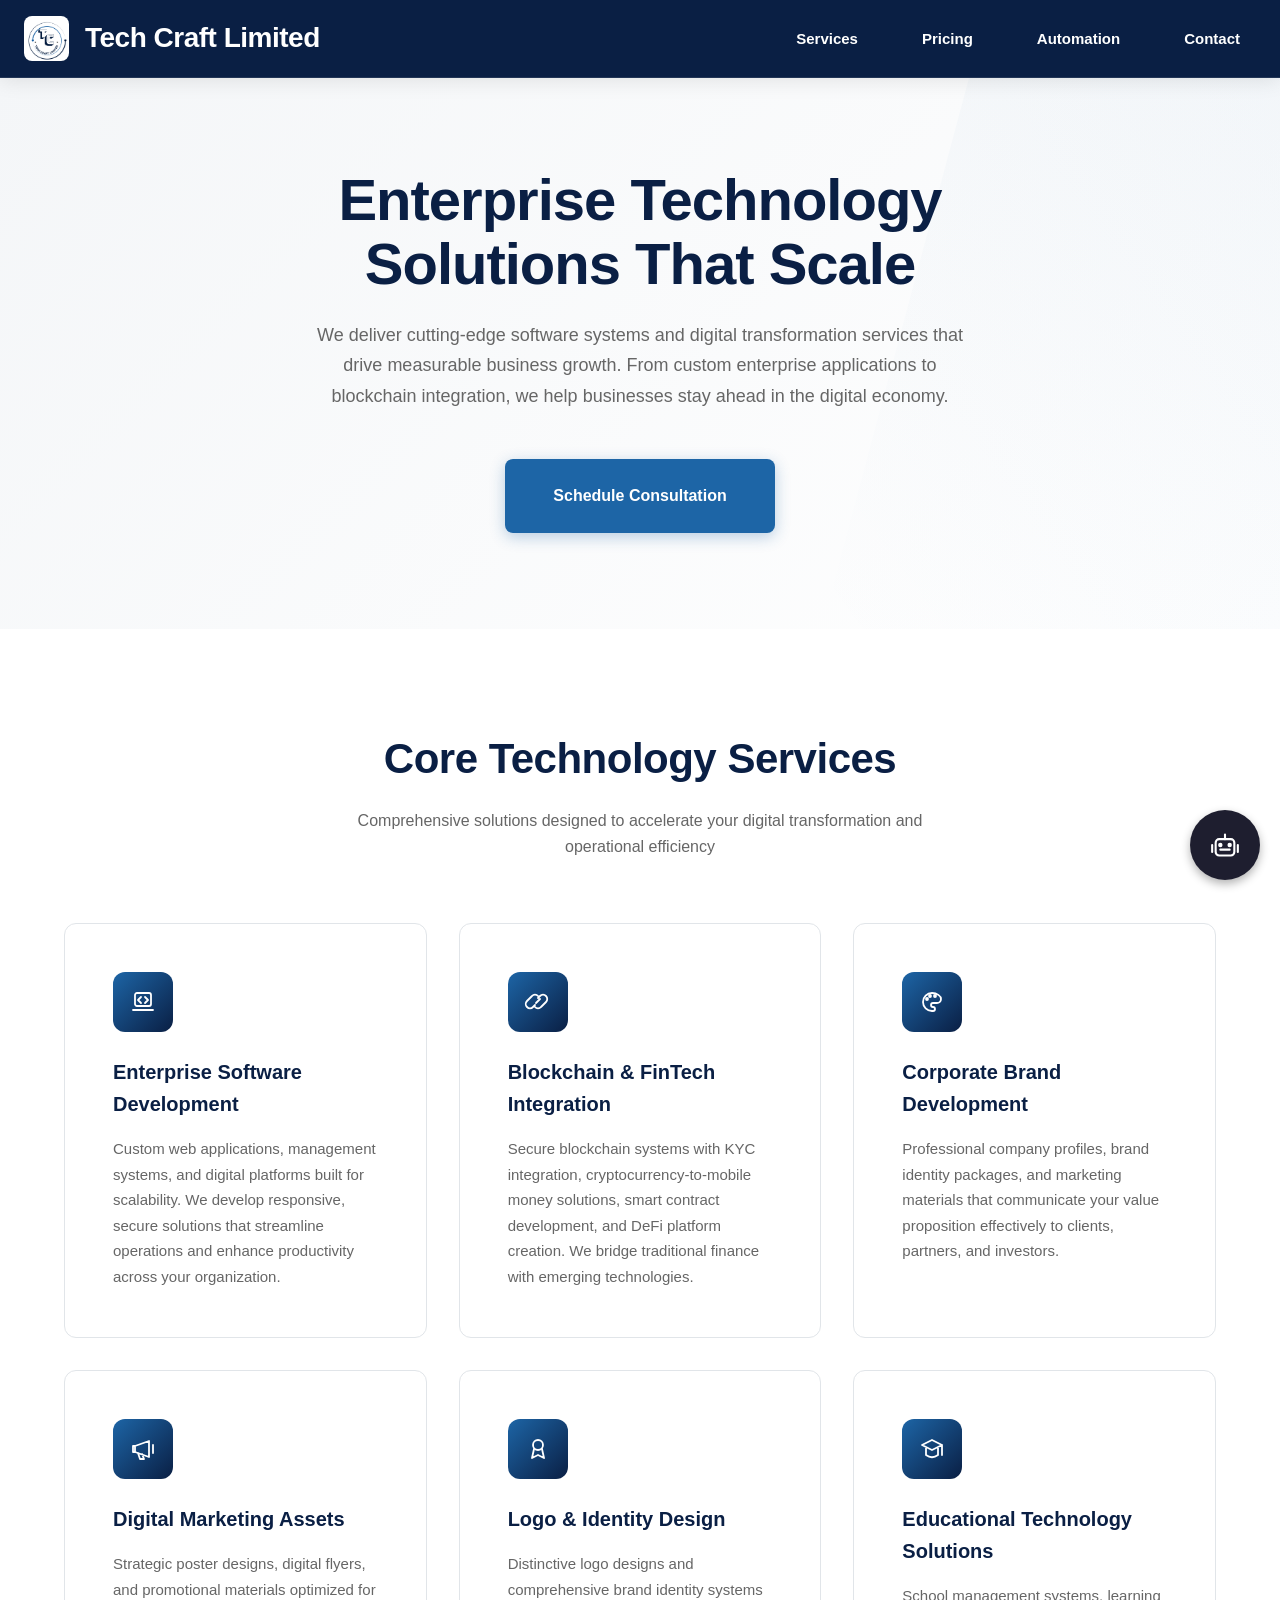
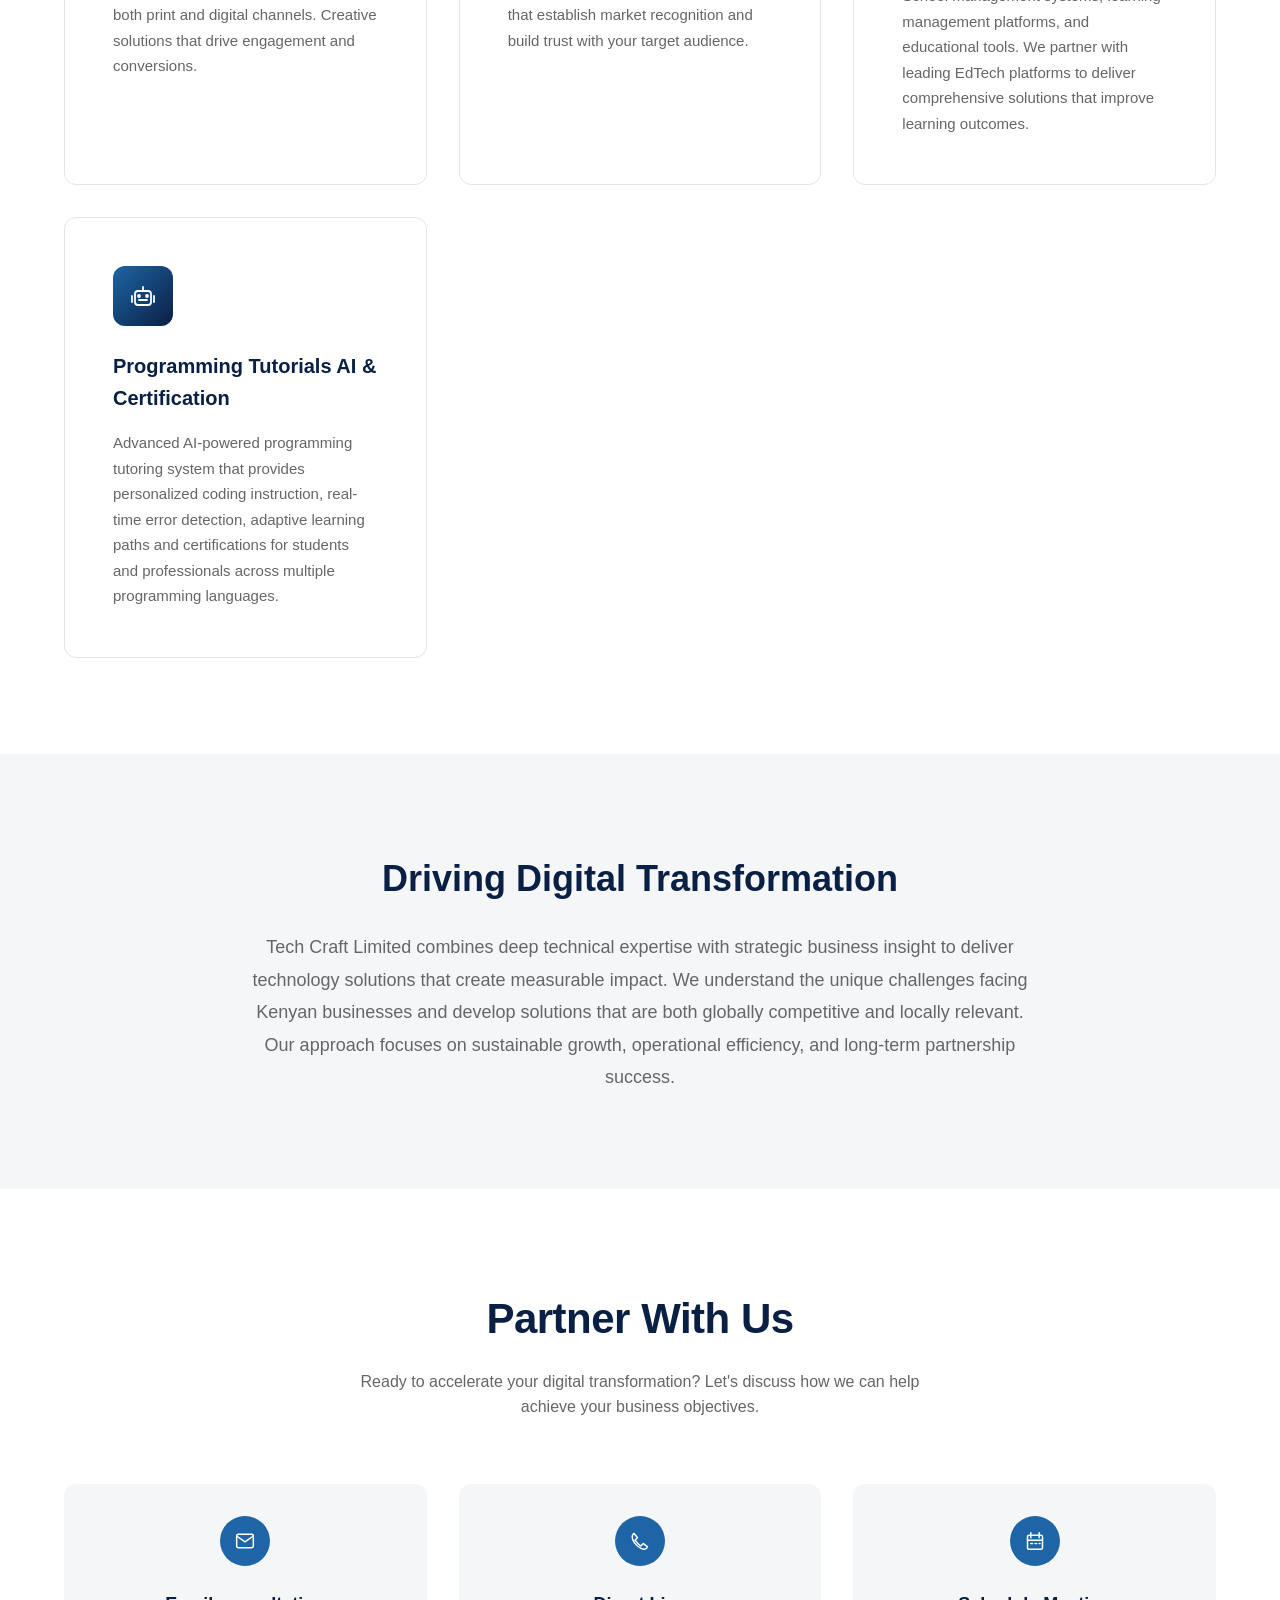
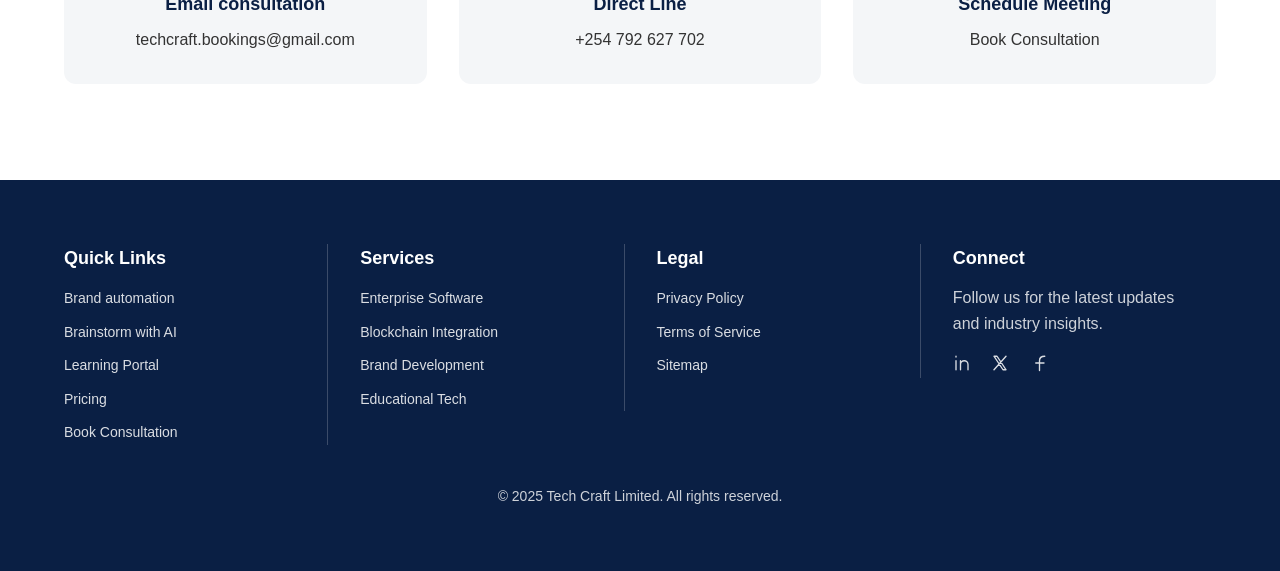
==== commit 14919c20: "Remove blocking homepage icon CDN and fix navigation" ====
--- a/Techcraft/index.html
+++ b/Techcraft/index.html
@@ -5,7 +5,7 @@
 <meta name="viewport" content="width=device-width, initial-scale=1.0">
 <title>Tech Craft Limited — Enterprise Technology Solutions</title>
 <meta name="description" content="Leading technology consultancy offering enterprise software development, blockchain integration, brand development, digital marketing, and educational technology solutions across Kenya.">
-<link href="https://cdnjs.cloudflare.com/ajax/libs/font-awesome/6.4.0/css/all.min.css" rel="stylesheet">
+<link rel="canonical" href="https://techcraftlimited.me/">
 
 <style>
 /* Base Reset & Variables */
@@ -654,6 +654,11 @@
     display: none;
   }
 }
+
+/* Inline icons: no external stylesheet or font requests on the homepage. */
+.fas,.fab{display:inline-flex;align-items:center;justify-content:center;font-style:normal}
+.site-icon{width:1em;height:1em;display:block;overflow:visible}
+.close-lines{display:none}.fa-times .menu-lines{display:none}.fa-times .close-lines{display:block}
 </style>
 </head>
 
@@ -662,7 +667,7 @@
 <nav class="nav">
   <div class="nav-container">
     <div class="logo-section">
-      <img src="techcraft.png" alt="Tech Craft Logo" class="logo-image">
+      <img src="techcraft.png" alt="Tech Craft Logo" class="logo-image" width="45" height="45" decoding="async">
       <a href="#" class="logo-text">Tech Craft Limited</a>
     </div>
     <ul class="nav-links">
@@ -671,8 +676,8 @@
       <li><a href="automation.html">Automation</a></li>
       <li><a href="#contact">Contact</a></li>
     </ul>
-    <button class="menu-toggle">
-      <i class="fas fa-bars"></i>
+    <button class="menu-toggle" aria-label="Toggle navigation" aria-expanded="false">
+      <i class="fas fa-bars"><svg class="site-icon" aria-hidden="true" viewBox="0 0 24 24" fill="none" stroke="currentColor" stroke-width="1.8" stroke-linecap="round" stroke-linejoin="round"><path class="menu-lines" d="M4 6h16M4 12h16M4 18h16"/><path class="close-lines" d="m6 6 12 12M6 18 18 6"/></svg></i>
     </button>
   </div>
 </nav>
@@ -696,49 +701,49 @@
     <div class="services-grid">
       <div class="service-card">
         <div class="service-icon">
-          <i class="fas fa-laptop-code"></i>
+          <i class="fas fa-laptop-code"><svg class="site-icon" aria-hidden="true" viewBox="0 0 24 24" fill="none" stroke="currentColor" stroke-width="1.8" stroke-linecap="round" stroke-linejoin="round"><rect x="4" y="3" width="16" height="13" rx="2"/><path d="M2 20h20m-12-13-3 3 3 3m4-6 3 3-3 3"/></svg></i>
         </div>
         <h3>Enterprise Software Development</h3>
         <p>Custom web applications, management systems, and digital platforms built for scalability. We develop responsive, secure solutions that streamline operations and enhance productivity across your organization.</p>
       </div>
       <div class="service-card">
         <div class="service-icon">
-          <i class="fas fa-link"></i>
+          <i class="fas fa-link"><svg class="site-icon" aria-hidden="true" viewBox="0 0 24 24" fill="none" stroke="currentColor" stroke-width="1.8" stroke-linecap="round" stroke-linejoin="round"><path d="m10 13 4-4m-5 6-2 2a4 4 0 0 1-6-6l5-5a4 4 0 0 1 6 0m0 2 2-2a4 4 0 0 1 6 6l-5 5a4 4 0 0 1-6 0"/></svg></i>
         </div>
         <h3>Blockchain & FinTech Integration</h3>
         <p>Secure blockchain systems with KYC integration, cryptocurrency-to-mobile money solutions, smart contract development, and DeFi platform creation. We bridge traditional finance with emerging technologies.</p>
       </div>
       <div class="service-card">
         <div class="service-icon">
-          <i class="fas fa-palette"></i>
+          <i class="fas fa-palette"><svg class="site-icon" aria-hidden="true" viewBox="0 0 24 24" fill="none" stroke="currentColor" stroke-width="1.8" stroke-linecap="round" stroke-linejoin="round"><path d="M12 3a9 9 0 1 0 0 18h1a2 2 0 0 0 0-4 2 2 0 0 1 0-4h4a4 4 0 0 0 4-4c0-3-4-6-9-6Z"/><circle cx="7" cy="9" r="1"/><circle cx="10" cy="6" r="1"/><circle cx="15" cy="6" r="1"/></svg></i>
         </div>
         <h3>Corporate Brand Development</h3>
         <p>Professional company profiles, brand identity packages, and marketing materials that communicate your value proposition effectively to clients, partners, and investors.</p>
       </div>
       <div class="service-card">
         <div class="service-icon">
-          <i class="fas fa-bullhorn"></i>
+          <i class="fas fa-bullhorn"><svg class="site-icon" aria-hidden="true" viewBox="0 0 24 24" fill="none" stroke="currentColor" stroke-width="1.8" stroke-linecap="round" stroke-linejoin="round"><path d="m4 9 14-5v16L4 15Zm0 0H2v6h2m3 1 2 6h4l-2-5m11-9v8"/></svg></i>
         </div>
         <h3>Digital Marketing Assets</h3>
         <p>Strategic poster designs, digital flyers, and promotional materials optimized for both print and digital channels. Creative solutions that drive engagement and conversions.</p>
       </div>
       <div class="service-card">
         <div class="service-icon">
-          <i class="fas fa-award"></i>
+          <i class="fas fa-award"><svg class="site-icon" aria-hidden="true" viewBox="0 0 24 24" fill="none" stroke="currentColor" stroke-width="1.8" stroke-linecap="round" stroke-linejoin="round"><circle cx="12" cy="8" r="5"/><path d="m8 12-2 9 6-3 6 3-2-9"/></svg></i>
         </div>
         <h3>Logo & Identity Design</h3>
         <p>Distinctive logo designs and comprehensive brand identity systems that establish market recognition and build trust with your target audience.</p>
       </div>
       <div class="service-card">
         <div class="service-icon">
-          <i class="fas fa-graduation-cap"></i>
+          <i class="fas fa-graduation-cap"><svg class="site-icon" aria-hidden="true" viewBox="0 0 24 24" fill="none" stroke="currentColor" stroke-width="1.8" stroke-linecap="round" stroke-linejoin="round"><path d="m2 8 10-5 10 5-10 5Zm4 3v7c4 3 8 3 12 0v-7m4-3v10"/></svg></i>
         </div>
         <h3>Educational Technology Solutions</h3>
         <p>School management systems, learning management platforms, and educational tools. We partner with leading EdTech platforms to deliver comprehensive solutions that improve learning outcomes.</p>
       </div>
       <div class="service-card">
         <div class="service-icon">
-          <i class="fas fa-robot"></i>
+          <i class="fas fa-robot"><svg class="site-icon" aria-hidden="true" viewBox="0 0 24 24" fill="none" stroke="currentColor" stroke-width="1.8" stroke-linecap="round" stroke-linejoin="round"><rect x="4" y="7" width="16" height="14" rx="3"/><path d="M12 3v4M1 12v6m22-6v6M8 16h8"/><circle cx="8" cy="12" r="1"/><circle cx="16" cy="12" r="1"/></svg></i>
         </div>
         <h3>Programming Tutorials AI & Certification</h3>
         <p>Advanced AI-powered programming tutoring system that provides personalized coding instruction, real-time error detection, adaptive learning paths and certifications for students and professionals across multiple programming languages.</p>
@@ -765,21 +770,21 @@
     <div class="contact-grid">
       <div class="contact-card">
         <div class="contact-icon">
-          <i class="fas fa-envelope"></i>
+          <i class="fas fa-envelope"><svg class="site-icon" aria-hidden="true" viewBox="0 0 24 24" fill="none" stroke="currentColor" stroke-width="1.8" stroke-linecap="round" stroke-linejoin="round"><rect x="2" y="4" width="20" height="16" rx="2"/><path d="m2 6 10 7L22 6"/></svg></i>
         </div>
         <h3>Email consultation</h3>
         <a href="mailto:techcraft.bookings@gmail.com">techcraft.bookings@gmail.com</a>
       </div>
       <div class="contact-card">
         <div class="contact-icon">
-          <i class="fas fa-phone"></i>
+          <i class="fas fa-phone"><svg class="site-icon" aria-hidden="true" viewBox="0 0 24 24" fill="none" stroke="currentColor" stroke-width="1.8" stroke-linecap="round" stroke-linejoin="round"><path d="m5 3 4 5-3 3c2 3 4 5 7 7l3-3 5 4c-2 5-7 3-12-1S0 6 5 3Z"/></svg></i>
         </div>
         <h3>Direct Line</h3>
         <a href="tel:+254792627702">+254 792 627 702</a>
       </div>
       <div class="contact-card">
         <div class="contact-icon">
-          <i class="fas fa-calendar"></i>
+          <i class="fas fa-calendar"><svg class="site-icon" aria-hidden="true" viewBox="0 0 24 24" fill="none" stroke="currentColor" stroke-width="1.8" stroke-linecap="round" stroke-linejoin="round"><rect x="3" y="5" width="18" height="17" rx="2"/><path d="M7 2v6m10-6v6M3 11h18m-14 4h2m3 0h2m3 0h1"/></svg></i>
         </div>
         <h3>Schedule Meeting</h3>
         <a href="booking.html">Book Consultation</a>
@@ -792,8 +797,8 @@
 <div class="ai-button-container">
   <a href="AI.html" target="_blank" style="text-decoration: none;">
     <div id="aiButton">
-      <i class="fas fa-robot"></i>
-      <div id="aiTooltip">🧠 Brainstorm with AI</div>
+      <i class="fas fa-robot"><svg class="site-icon" aria-hidden="true" viewBox="0 0 24 24" fill="none" stroke="currentColor" stroke-width="1.8" stroke-linecap="round" stroke-linejoin="round"><rect x="4" y="7" width="16" height="14" rx="3"/><path d="M12 3v4M1 12v6m22-6v6M8 16h8"/><circle cx="8" cy="12" r="1"/><circle cx="16" cy="12" r="1"/></svg></i>
+      <div id="aiTooltip"> Brainstorm with AI</div>
     </div>
   </a>
 </div>
@@ -826,9 +831,9 @@
       <div class="footer-section">
         <h3>Legal</h3>
         <ul class="footer-links">
-          <li><a href="/privacy-policy.html">Privacy Policy</a></li>
-          <li><a href="/terms-of-service.html">Terms of Service</a></li>
-          <li><a href="/sitemap.xml">Sitemap</a></li>
+          <li><a href="privacy.html">Privacy Policy</a></li>
+          <li><a href="/terms.html">Terms of Service</a></li>
+          <li><a href="/sitemap.html">Sitemap</a></li>
         </ul>
       </div>
       
@@ -839,13 +844,13 @@
         </p>
         <div class="social-links">
           <a href="https://linkedin.com/company/tech-craft-limited" aria-label="LinkedIn" target="_blank" rel="noopener">
-            <i class="fab fa-linkedin-in" aria-hidden="true"></i>
+            <i class="fab fa-linkedin-in" aria-hidden="true"><svg class="site-icon" aria-hidden="true" viewBox="0 0 24 24" fill="none" stroke="currentColor" stroke-width="1.8" stroke-linecap="round" stroke-linejoin="round"><path d="M4 9v12M4 3v1m6 17V9m0 5a5 5 0 0 1 10 0v7"/></svg></i>
           </a>
           <a href="https://x.com/Tech_craft_ltd?s=09&t=dpjquoECA7vQ30L01CiuYA" aria-label="Twitter" target="_blank" rel="noopener">
-            <i class="fab fa-twitter" aria-hidden="true"></i>
+            <i class="fab fa-twitter" aria-hidden="true"><svg class="site-icon" aria-hidden="true" viewBox="0 0 24 24" fill="none" stroke="currentColor" stroke-width="1.8" stroke-linecap="round" stroke-linejoin="round"><path d="M4 3h4l12 18h-4ZM4 21 20 3"/></svg></i>
           </a>
-          <a href="https://facebook.com/techcraftlimited" aria-label="Facebook" target="_blank" rel="noopener">
-            <i class="fab fa-facebook-f" aria-hidden="true"></i>
+          <a href="https://www.facebook.com/profile.php?id=61583499659601" aria-label="Facebook" target="_blank" rel="noopener">
+            <i class="fab fa-facebook-f" aria-hidden="true"><svg class="site-icon" aria-hidden="true" viewBox="0 0 24 24" fill="none" stroke="currentColor" stroke-width="1.8" stroke-linecap="round" stroke-linejoin="round"><path d="M14 22V9c0-4 2-6 7-6m-12 9h11"/></svg></i>
           </a>
         </div>
       </div>
@@ -864,6 +869,7 @@
 
 menuToggle.addEventListener('click', () => {
   navLinks.classList.toggle('active');
+  menuToggle.setAttribute('aria-expanded', String(navLinks.classList.contains('active')));
   const icon = menuToggle.querySelector('i');
   icon.classList.toggle('fa-bars');
   icon.classList.toggle('fa-times');
@@ -873,6 +879,8 @@
 document.querySelectorAll('.nav-links a').forEach(link => {
   link.addEventListener('click', () => {
     navLinks.classList.remove('active');
+    menuToggle.setAttribute('aria-expanded', 'false');
+    document.body.style.overflow = '';
     const icon = menuToggle.querySelector('i');
     icon.classList.add('fa-bars');
     icon.classList.remove('fa-times');
@@ -883,7 +891,9 @@
 document.querySelectorAll('a[href^="#"]').forEach(anchor => {
   anchor.addEventListener('click', function (e) {
     e.preventDefault();
-    const target = document.querySelector(this.getAttribute('href'));
+    const href = this.getAttribute('href');
+    if (href === '#') { window.scrollTo({ top: 0, behavior: 'smooth' }); return; }
+    const target = document.querySelector(href);
     if (target) {
       target.scrollIntoView({
         behavior: 'smooth',
@@ -942,6 +952,8 @@
   if (window.innerWidth > 768) {
     document.body.style.overflow = '';
     navLinks.classList.remove('active');
+    menuToggle.setAttribute('aria-expanded', 'false');
+    document.body.style.overflow = '';
     const icon = menuToggle.querySelector('i');
     icon.classList.add('fa-bars');
     icon.classList.remove('fa-times');
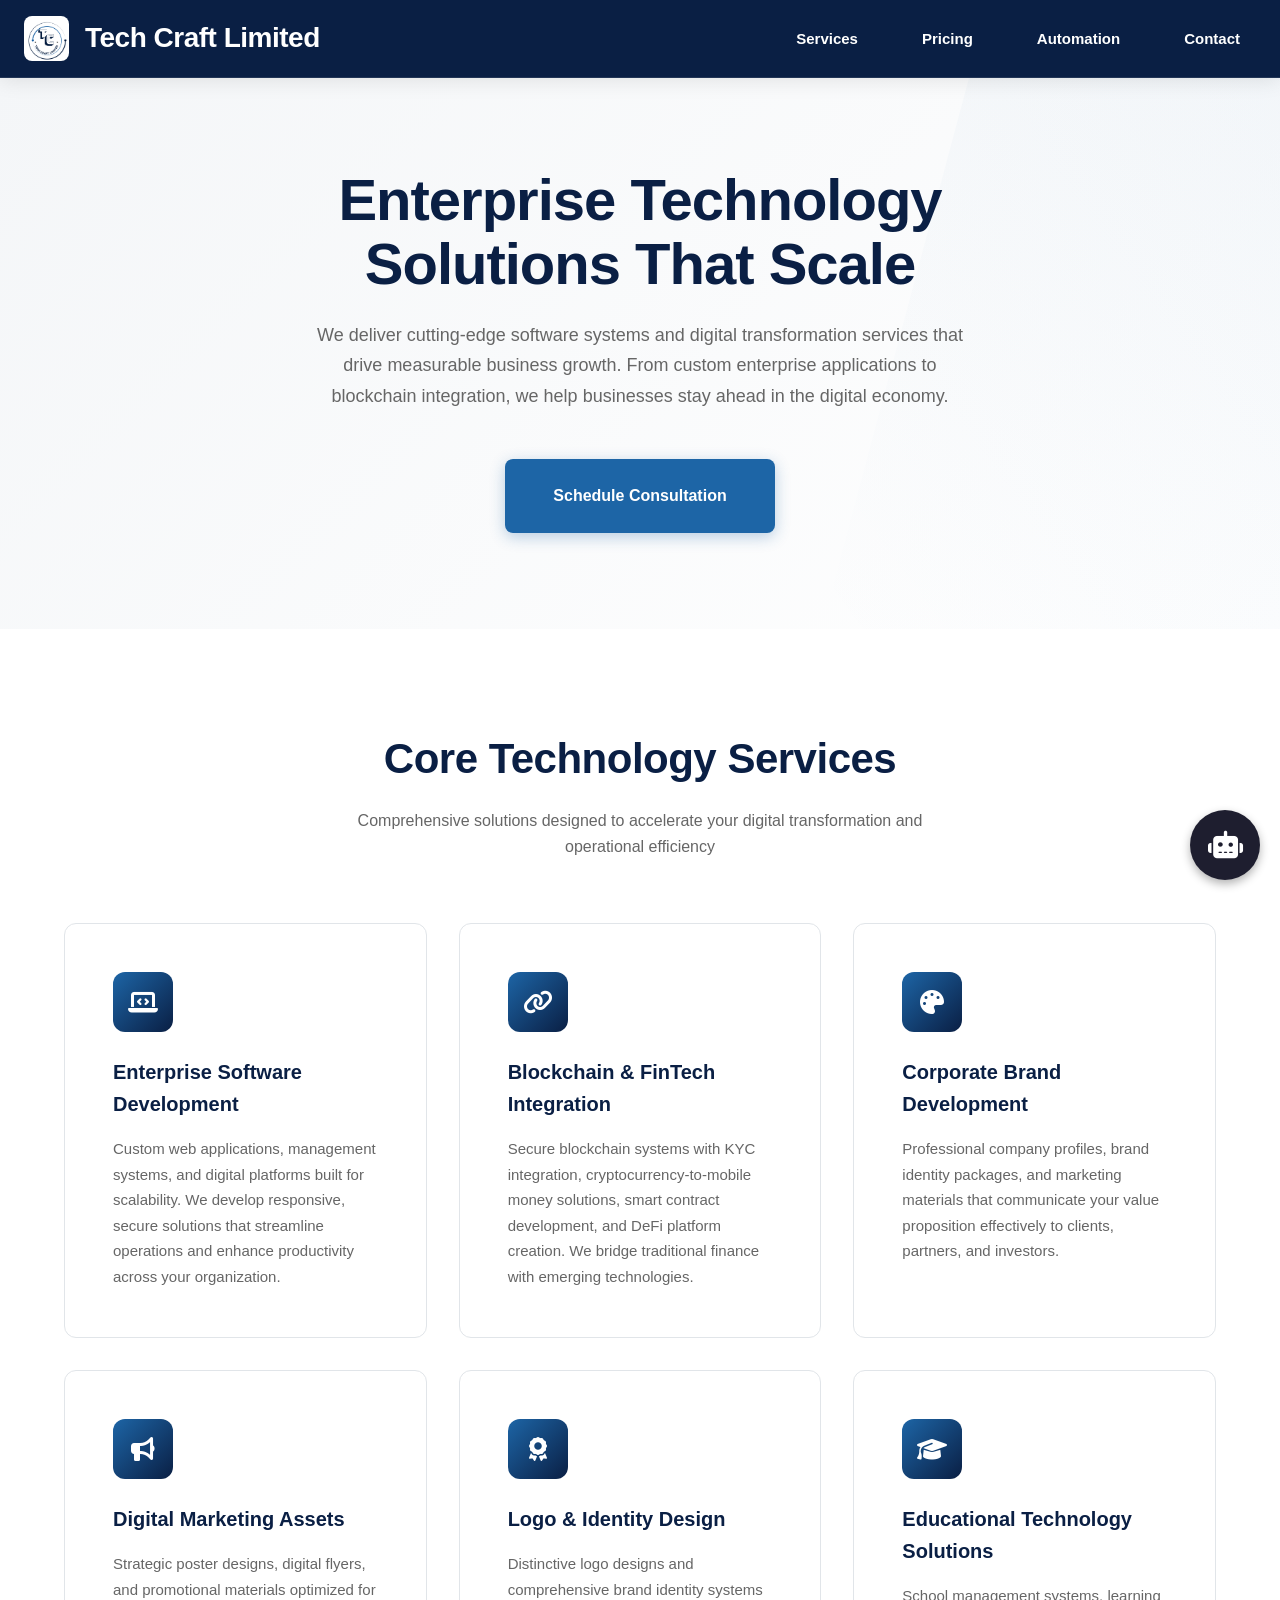
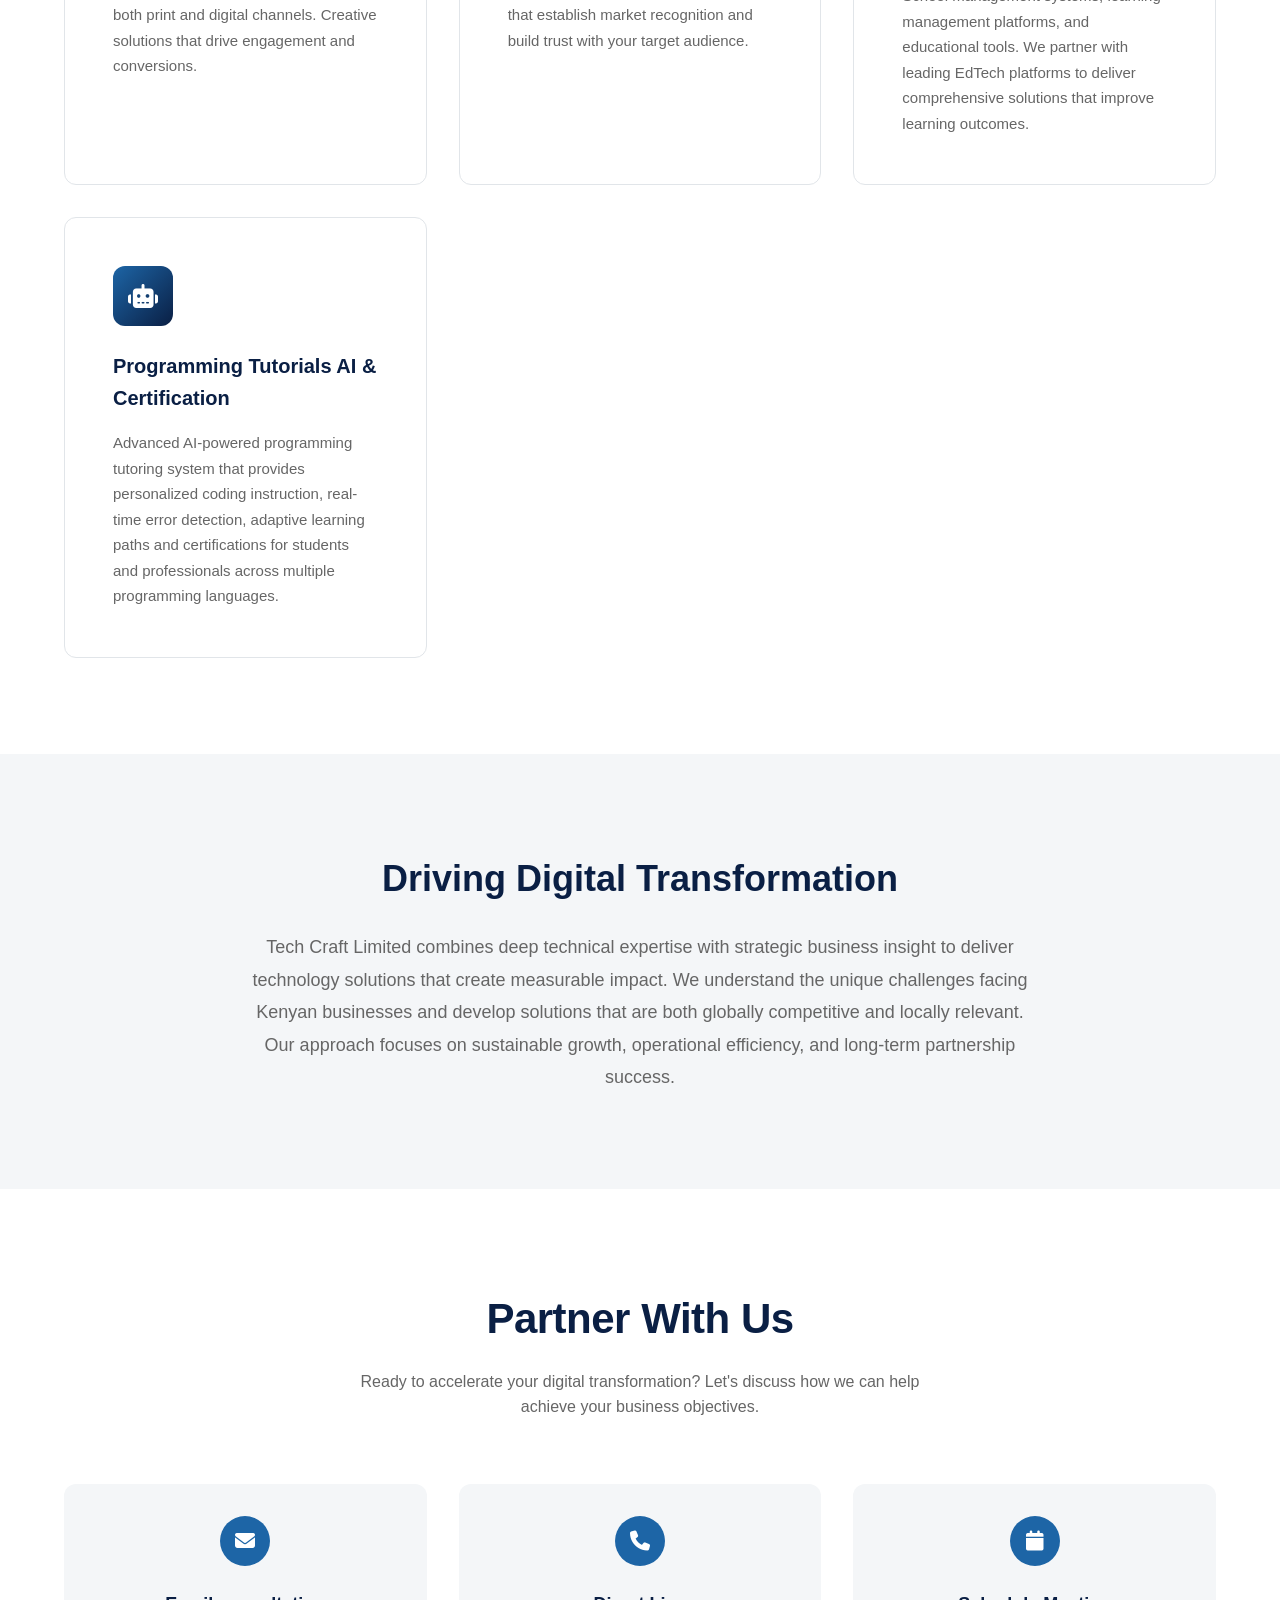
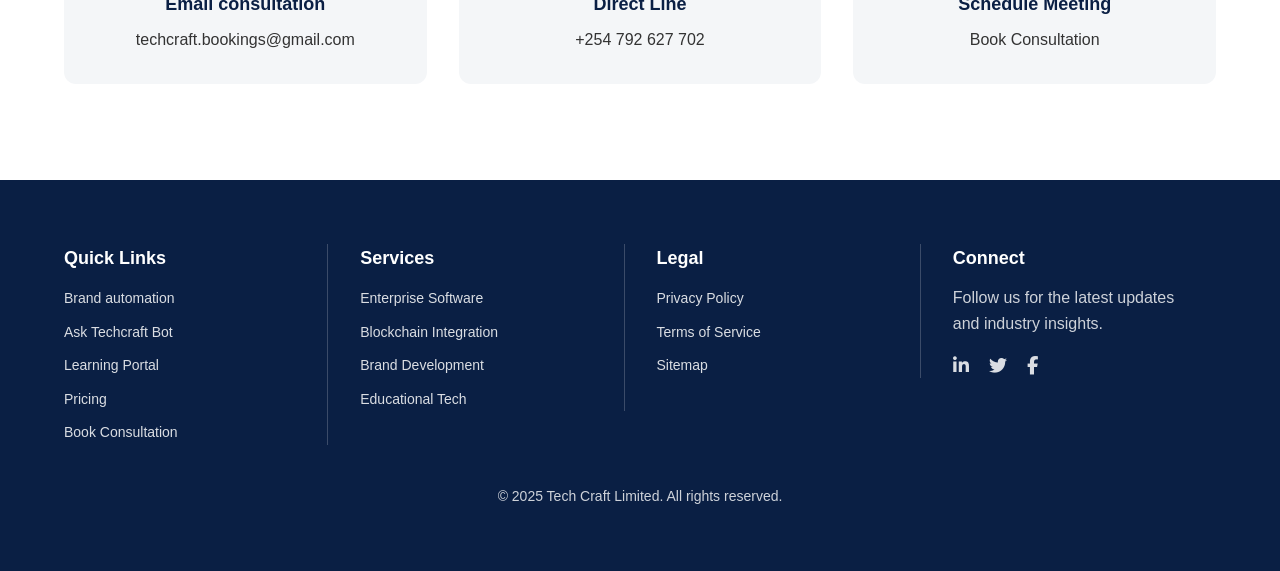
==== commit 60e4d487: "Publish frontend-only Techcraft bot with local service and crypto answers" ====
--- a/Techcraft/index.html
+++ b/Techcraft/index.html
@@ -5,7 +5,7 @@
 <meta name="viewport" content="width=device-width, initial-scale=1.0">
 <title>Tech Craft Limited — Enterprise Technology Solutions</title>
 <meta name="description" content="Leading technology consultancy offering enterprise software development, blockchain integration, brand development, digital marketing, and educational technology solutions across Kenya.">
-<link rel="canonical" href="https://techcraftlimited.me/">
+<link href="https://cdnjs.cloudflare.com/ajax/libs/font-awesome/6.4.0/css/all.min.css" rel="stylesheet">
 
 <style>
 /* Base Reset & Variables */
@@ -654,11 +654,6 @@
     display: none;
   }
 }
-
-/* Inline icons: no external stylesheet or font requests on the homepage. */
-.fas,.fab{display:inline-flex;align-items:center;justify-content:center;font-style:normal}
-.site-icon{width:1em;height:1em;display:block;overflow:visible}
-.close-lines{display:none}.fa-times .menu-lines{display:none}.fa-times .close-lines{display:block}
 </style>
 </head>
 
@@ -667,7 +662,7 @@
 <nav class="nav">
   <div class="nav-container">
     <div class="logo-section">
-      <img src="techcraft.png" alt="Tech Craft Logo" class="logo-image" width="45" height="45" decoding="async">
+      <img src="techcraft.png" alt="Tech Craft Logo" class="logo-image">
       <a href="#" class="logo-text">Tech Craft Limited</a>
     </div>
     <ul class="nav-links">
@@ -676,8 +671,8 @@
       <li><a href="automation.html">Automation</a></li>
       <li><a href="#contact">Contact</a></li>
     </ul>
-    <button class="menu-toggle" aria-label="Toggle navigation" aria-expanded="false">
-      <i class="fas fa-bars"><svg class="site-icon" aria-hidden="true" viewBox="0 0 24 24" fill="none" stroke="currentColor" stroke-width="1.8" stroke-linecap="round" stroke-linejoin="round"><path class="menu-lines" d="M4 6h16M4 12h16M4 18h16"/><path class="close-lines" d="m6 6 12 12M6 18 18 6"/></svg></i>
+    <button class="menu-toggle">
+      <i class="fas fa-bars"></i>
     </button>
   </div>
 </nav>
@@ -701,49 +696,49 @@
     <div class="services-grid">
       <div class="service-card">
         <div class="service-icon">
-          <i class="fas fa-laptop-code"><svg class="site-icon" aria-hidden="true" viewBox="0 0 24 24" fill="none" stroke="currentColor" stroke-width="1.8" stroke-linecap="round" stroke-linejoin="round"><rect x="4" y="3" width="16" height="13" rx="2"/><path d="M2 20h20m-12-13-3 3 3 3m4-6 3 3-3 3"/></svg></i>
+          <i class="fas fa-laptop-code"></i>
         </div>
         <h3>Enterprise Software Development</h3>
         <p>Custom web applications, management systems, and digital platforms built for scalability. We develop responsive, secure solutions that streamline operations and enhance productivity across your organization.</p>
       </div>
       <div class="service-card">
         <div class="service-icon">
-          <i class="fas fa-link"><svg class="site-icon" aria-hidden="true" viewBox="0 0 24 24" fill="none" stroke="currentColor" stroke-width="1.8" stroke-linecap="round" stroke-linejoin="round"><path d="m10 13 4-4m-5 6-2 2a4 4 0 0 1-6-6l5-5a4 4 0 0 1 6 0m0 2 2-2a4 4 0 0 1 6 6l-5 5a4 4 0 0 1-6 0"/></svg></i>
+          <i class="fas fa-link"></i>
         </div>
         <h3>Blockchain & FinTech Integration</h3>
         <p>Secure blockchain systems with KYC integration, cryptocurrency-to-mobile money solutions, smart contract development, and DeFi platform creation. We bridge traditional finance with emerging technologies.</p>
       </div>
       <div class="service-card">
         <div class="service-icon">
-          <i class="fas fa-palette"><svg class="site-icon" aria-hidden="true" viewBox="0 0 24 24" fill="none" stroke="currentColor" stroke-width="1.8" stroke-linecap="round" stroke-linejoin="round"><path d="M12 3a9 9 0 1 0 0 18h1a2 2 0 0 0 0-4 2 2 0 0 1 0-4h4a4 4 0 0 0 4-4c0-3-4-6-9-6Z"/><circle cx="7" cy="9" r="1"/><circle cx="10" cy="6" r="1"/><circle cx="15" cy="6" r="1"/></svg></i>
+          <i class="fas fa-palette"></i>
         </div>
         <h3>Corporate Brand Development</h3>
         <p>Professional company profiles, brand identity packages, and marketing materials that communicate your value proposition effectively to clients, partners, and investors.</p>
       </div>
       <div class="service-card">
         <div class="service-icon">
-          <i class="fas fa-bullhorn"><svg class="site-icon" aria-hidden="true" viewBox="0 0 24 24" fill="none" stroke="currentColor" stroke-width="1.8" stroke-linecap="round" stroke-linejoin="round"><path d="m4 9 14-5v16L4 15Zm0 0H2v6h2m3 1 2 6h4l-2-5m11-9v8"/></svg></i>
+          <i class="fas fa-bullhorn"></i>
         </div>
         <h3>Digital Marketing Assets</h3>
         <p>Strategic poster designs, digital flyers, and promotional materials optimized for both print and digital channels. Creative solutions that drive engagement and conversions.</p>
       </div>
       <div class="service-card">
         <div class="service-icon">
-          <i class="fas fa-award"><svg class="site-icon" aria-hidden="true" viewBox="0 0 24 24" fill="none" stroke="currentColor" stroke-width="1.8" stroke-linecap="round" stroke-linejoin="round"><circle cx="12" cy="8" r="5"/><path d="m8 12-2 9 6-3 6 3-2-9"/></svg></i>
+          <i class="fas fa-award"></i>
         </div>
         <h3>Logo & Identity Design</h3>
         <p>Distinctive logo designs and comprehensive brand identity systems that establish market recognition and build trust with your target audience.</p>
       </div>
       <div class="service-card">
         <div class="service-icon">
-          <i class="fas fa-graduation-cap"><svg class="site-icon" aria-hidden="true" viewBox="0 0 24 24" fill="none" stroke="currentColor" stroke-width="1.8" stroke-linecap="round" stroke-linejoin="round"><path d="m2 8 10-5 10 5-10 5Zm4 3v7c4 3 8 3 12 0v-7m4-3v10"/></svg></i>
+          <i class="fas fa-graduation-cap"></i>
         </div>
         <h3>Educational Technology Solutions</h3>
         <p>School management systems, learning management platforms, and educational tools. We partner with leading EdTech platforms to deliver comprehensive solutions that improve learning outcomes.</p>
       </div>
       <div class="service-card">
         <div class="service-icon">
-          <i class="fas fa-robot"><svg class="site-icon" aria-hidden="true" viewBox="0 0 24 24" fill="none" stroke="currentColor" stroke-width="1.8" stroke-linecap="round" stroke-linejoin="round"><rect x="4" y="7" width="16" height="14" rx="3"/><path d="M12 3v4M1 12v6m22-6v6M8 16h8"/><circle cx="8" cy="12" r="1"/><circle cx="16" cy="12" r="1"/></svg></i>
+          <i class="fas fa-robot"></i>
         </div>
         <h3>Programming Tutorials AI & Certification</h3>
         <p>Advanced AI-powered programming tutoring system that provides personalized coding instruction, real-time error detection, adaptive learning paths and certifications for students and professionals across multiple programming languages.</p>
@@ -770,21 +765,21 @@
     <div class="contact-grid">
       <div class="contact-card">
         <div class="contact-icon">
-          <i class="fas fa-envelope"><svg class="site-icon" aria-hidden="true" viewBox="0 0 24 24" fill="none" stroke="currentColor" stroke-width="1.8" stroke-linecap="round" stroke-linejoin="round"><rect x="2" y="4" width="20" height="16" rx="2"/><path d="m2 6 10 7L22 6"/></svg></i>
+          <i class="fas fa-envelope"></i>
         </div>
         <h3>Email consultation</h3>
         <a href="mailto:techcraft.bookings@gmail.com">techcraft.bookings@gmail.com</a>
       </div>
       <div class="contact-card">
         <div class="contact-icon">
-          <i class="fas fa-phone"><svg class="site-icon" aria-hidden="true" viewBox="0 0 24 24" fill="none" stroke="currentColor" stroke-width="1.8" stroke-linecap="round" stroke-linejoin="round"><path d="m5 3 4 5-3 3c2 3 4 5 7 7l3-3 5 4c-2 5-7 3-12-1S0 6 5 3Z"/></svg></i>
+          <i class="fas fa-phone"></i>
         </div>
         <h3>Direct Line</h3>
         <a href="tel:+254792627702">+254 792 627 702</a>
       </div>
       <div class="contact-card">
         <div class="contact-icon">
-          <i class="fas fa-calendar"><svg class="site-icon" aria-hidden="true" viewBox="0 0 24 24" fill="none" stroke="currentColor" stroke-width="1.8" stroke-linecap="round" stroke-linejoin="round"><rect x="3" y="5" width="18" height="17" rx="2"/><path d="M7 2v6m10-6v6M3 11h18m-14 4h2m3 0h2m3 0h1"/></svg></i>
+          <i class="fas fa-calendar"></i>
         </div>
         <h3>Schedule Meeting</h3>
         <a href="booking.html">Book Consultation</a>
@@ -797,8 +792,8 @@
 <div class="ai-button-container">
   <a href="AI.html" target="_blank" style="text-decoration: none;">
     <div id="aiButton">
-      <i class="fas fa-robot"><svg class="site-icon" aria-hidden="true" viewBox="0 0 24 24" fill="none" stroke="currentColor" stroke-width="1.8" stroke-linecap="round" stroke-linejoin="round"><rect x="4" y="7" width="16" height="14" rx="3"/><path d="M12 3v4M1 12v6m22-6v6M8 16h8"/><circle cx="8" cy="12" r="1"/><circle cx="16" cy="12" r="1"/></svg></i>
-      <div id="aiTooltip"> Brainstorm with AI</div>
+      <i class="fas fa-robot"></i>
+      <div id="aiTooltip"> Ask Techcraft Bot</div>
     </div>
   </a>
 </div>
@@ -811,7 +806,7 @@
         <h3>Quick Links</h3>
         <ul class="footer-links">
           <li><a href="automation.html">Brand automation</a></li>
-          <li><a href="AI.html">Brainstorm with AI</a></li>
+          <li><a href="AI.html">Ask Techcraft Bot</a></li>
           <li><a href="learning.html">Learning Portal</a></li>
           <li><a href="pricing.html">Pricing</a></li>
           <li><a href="booking.html">Book Consultation</a></li>
@@ -844,13 +839,13 @@
         </p>
         <div class="social-links">
           <a href="https://linkedin.com/company/tech-craft-limited" aria-label="LinkedIn" target="_blank" rel="noopener">
-            <i class="fab fa-linkedin-in" aria-hidden="true"><svg class="site-icon" aria-hidden="true" viewBox="0 0 24 24" fill="none" stroke="currentColor" stroke-width="1.8" stroke-linecap="round" stroke-linejoin="round"><path d="M4 9v12M4 3v1m6 17V9m0 5a5 5 0 0 1 10 0v7"/></svg></i>
+            <i class="fab fa-linkedin-in" aria-hidden="true"></i>
           </a>
           <a href="https://x.com/Tech_craft_ltd?s=09&t=dpjquoECA7vQ30L01CiuYA" aria-label="Twitter" target="_blank" rel="noopener">
-            <i class="fab fa-twitter" aria-hidden="true"><svg class="site-icon" aria-hidden="true" viewBox="0 0 24 24" fill="none" stroke="currentColor" stroke-width="1.8" stroke-linecap="round" stroke-linejoin="round"><path d="M4 3h4l12 18h-4ZM4 21 20 3"/></svg></i>
+            <i class="fab fa-twitter" aria-hidden="true"></i>
           </a>
           <a href="https://www.facebook.com/profile.php?id=61583499659601" aria-label="Facebook" target="_blank" rel="noopener">
-            <i class="fab fa-facebook-f" aria-hidden="true"><svg class="site-icon" aria-hidden="true" viewBox="0 0 24 24" fill="none" stroke="currentColor" stroke-width="1.8" stroke-linecap="round" stroke-linejoin="round"><path d="M14 22V9c0-4 2-6 7-6m-12 9h11"/></svg></i>
+            <i class="fab fa-facebook-f" aria-hidden="true"></i>
           </a>
         </div>
       </div>
@@ -869,7 +864,6 @@
 
 menuToggle.addEventListener('click', () => {
   navLinks.classList.toggle('active');
-  menuToggle.setAttribute('aria-expanded', String(navLinks.classList.contains('active')));
   const icon = menuToggle.querySelector('i');
   icon.classList.toggle('fa-bars');
   icon.classList.toggle('fa-times');
@@ -879,8 +873,6 @@
 document.querySelectorAll('.nav-links a').forEach(link => {
   link.addEventListener('click', () => {
     navLinks.classList.remove('active');
-    menuToggle.setAttribute('aria-expanded', 'false');
-    document.body.style.overflow = '';
     const icon = menuToggle.querySelector('i');
     icon.classList.add('fa-bars');
     icon.classList.remove('fa-times');
@@ -891,9 +883,7 @@
 document.querySelectorAll('a[href^="#"]').forEach(anchor => {
   anchor.addEventListener('click', function (e) {
     e.preventDefault();
-    const href = this.getAttribute('href');
-    if (href === '#') { window.scrollTo({ top: 0, behavior: 'smooth' }); return; }
-    const target = document.querySelector(href);
+    const target = document.querySelector(this.getAttribute('href'));
     if (target) {
       target.scrollIntoView({
         behavior: 'smooth',
@@ -952,8 +942,6 @@
   if (window.innerWidth > 768) {
     document.body.style.overflow = '';
     navLinks.classList.remove('active');
-    menuToggle.setAttribute('aria-expanded', 'false');
-    document.body.style.overflow = '';
     const icon = menuToggle.querySelector('i');
     icon.classList.add('fa-bars');
     icon.classList.remove('fa-times');
